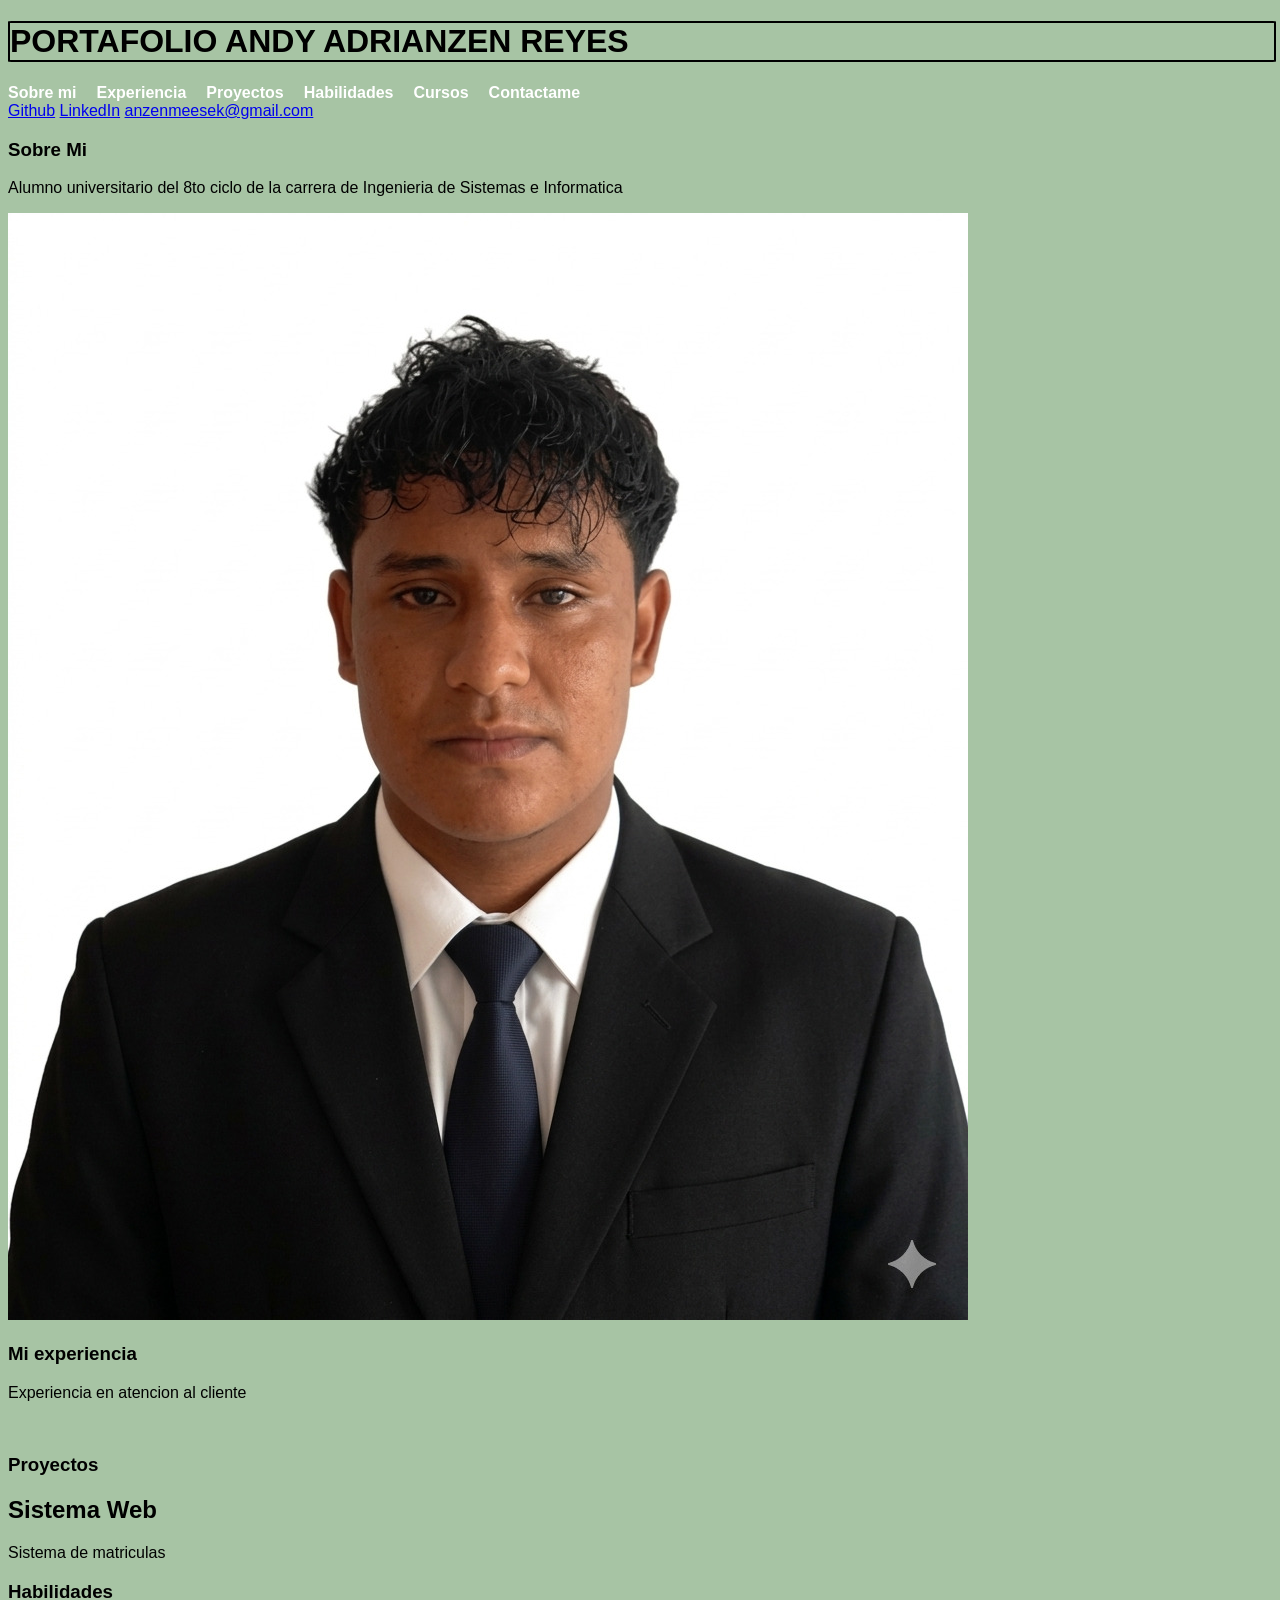
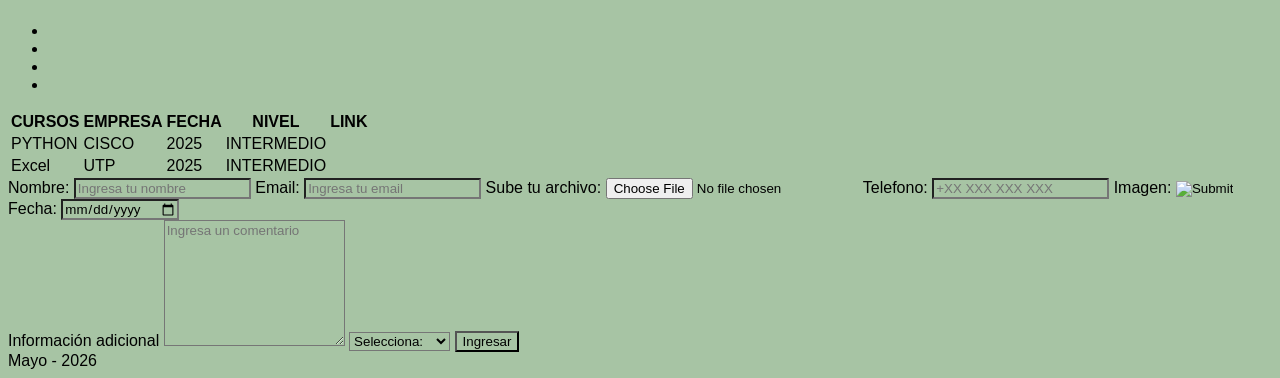
==== Portafolio/index.html @ 90630dc4 "Solo pude ponerle fondo a toda la pagina y cambie el tipo de letra" ====
<!DOCTYPE html>
<html lang="en">
<head>
    <meta charset="UTF-8">
    <meta name="viewport" content="width=device-width, initial-scale=1.0">
    <link rel="stylesheet" href="./css/styles.css">
    <title>ANDY_ADRIANZEN</title>
</head>
<body>
    <!--Encabezado-->
    <header class="encabezado">
        <h1>PORTAFOLIO ANDY ADRIANZEN REYES </h1>
         <!--Contenido lateral-->
        <aside class="contenido_lateral">
            <!--Navegación-->
            <nav class="menu">
                <a href="#sobre_mi">Sobre mi</a>
                <a href="#Experiencia">Experiencia</a>
                <a href="#Proyectos">Proyectos</a>
                <a href="#Habilidades">Habilidades</a>
                <a href="#Cursos">Cursos</a>
                <a href="#Contactame">Contactame</a>
            </nav>  
        </aside>

        <!--Seccion de redes de contacto-->
        <section class="redes">
            <nav>
                <a href="https://github.com/andyj189">Github</a>
                <a href="www.linkedin.com/in/andy-adrianzen89">LinkedIn</a>
                <a href="mailto:anzenmeesek@gmail.com">anzenmeesek@gmail.com</a>
            </nav>
        </section>
    </header>

    <!--Contenido principal-->
    <main class="contenido_principal">
        <section>
            <!--Contenido independiente-->
            <article>
                <h1 id="sobre_mi">Sobre Mi</h1>
                <p>Alumno universitario del 8to ciclo de la carrera de Ingenieria de Sistemas e Informatica</p>
                <img src="img/foto_perfil.jpg" >
            </article>

            <article>
                <h1 id="Experiencia">Mi experiencia</h1>
                <p>Experiencia en atencion al cliente</p>
                <img >
            </article>

            <section>
                <h1 id="Proyetos">Proyectos</h1>
                <article>
                    <h2>Sistema Web</h2>
                    <p>Sistema de matriculas</p>
                </article>

            </section>

            <section>
                <h1 id="Habilidades">Habilidades</h1>
                <article>
                    <ul>
                        <li></li>
                        <li></li>
                        <li></li>
                        <li></li>
                    </ul>
                </article>

            </section>

        </section>

        <section class="Cursos">
            <table id="Cursos">
                <tr>
                    <th>CURSOS</th>
                    <th>EMPRESA</th>
                    <th>FECHA</th>
                    <th>NIVEL</th>
                    <th>LINK</th>
                </tr>
                <tr>
                    <td>PYTHON</td>
                    <td>CISCO</td>
                    <td>2025</td>
                    <td>INTERMEDIO</td>
                    <td></td>
                </tr>
                <tr>
                    <td>Excel</td>
                    <td>UTP</td>
                    <td>2025</td>
                    <td>INTERMEDIO</td>
                    <td></td> 
                </tr>
            </table>
        </section>
    </main>
    
    <!--Pie de pagina-->
    <footer class="pie_pagina">
        <!--Formularios-->
            <form>
                <div>
                    Nombre: <input type="text" value="" placeholder="Ingresa tu nombre">
                    Email: <input type="email" placeholder="Ingresa tu email">
                    Sube tu archivo: <input type="file" placeholder="Sube tu archivo">
                    Telefono: <input type="tel" placeholder="+XX XXX XXX XXX">
                    Imagen: <input type="image" src="">
                    Fecha: <input type="date" >
                </div>
                
                Información adicional <textarea type="text" cols="20" rows="8" placeholder="Ingresa un comentario" wrap="hard"></textarea>
                <select>
                    Selecciona y contactame:
                    <option disabled selected>Selecciona:</option>
                    <option>GMAIL</option>
                    <option>INSTAGRAM</option>
                    <option>FACEBOOK</option>

                </select>
                
                <input type="button" value="Ingresar">
                
            </form>

        <div>Mayo - 2026</div>
    </footer>
</body>
</html>
---- Portafolio/css/styles.css ----
* {
    background-color: rgb(167, 196, 164);
    padding: auto;
    font-family: Arial, Helvetica, sans-serif;
}

.encabezado h1 {
    border: 2px solid black ;
    border-radius: 1%;
    width: 100%;
    height: 100%;
}

.menu{
    display:flex;
    gap:20px;
}

.menu a{
    text-decoration:none;
    color:white;
    font-weight:bold;
}
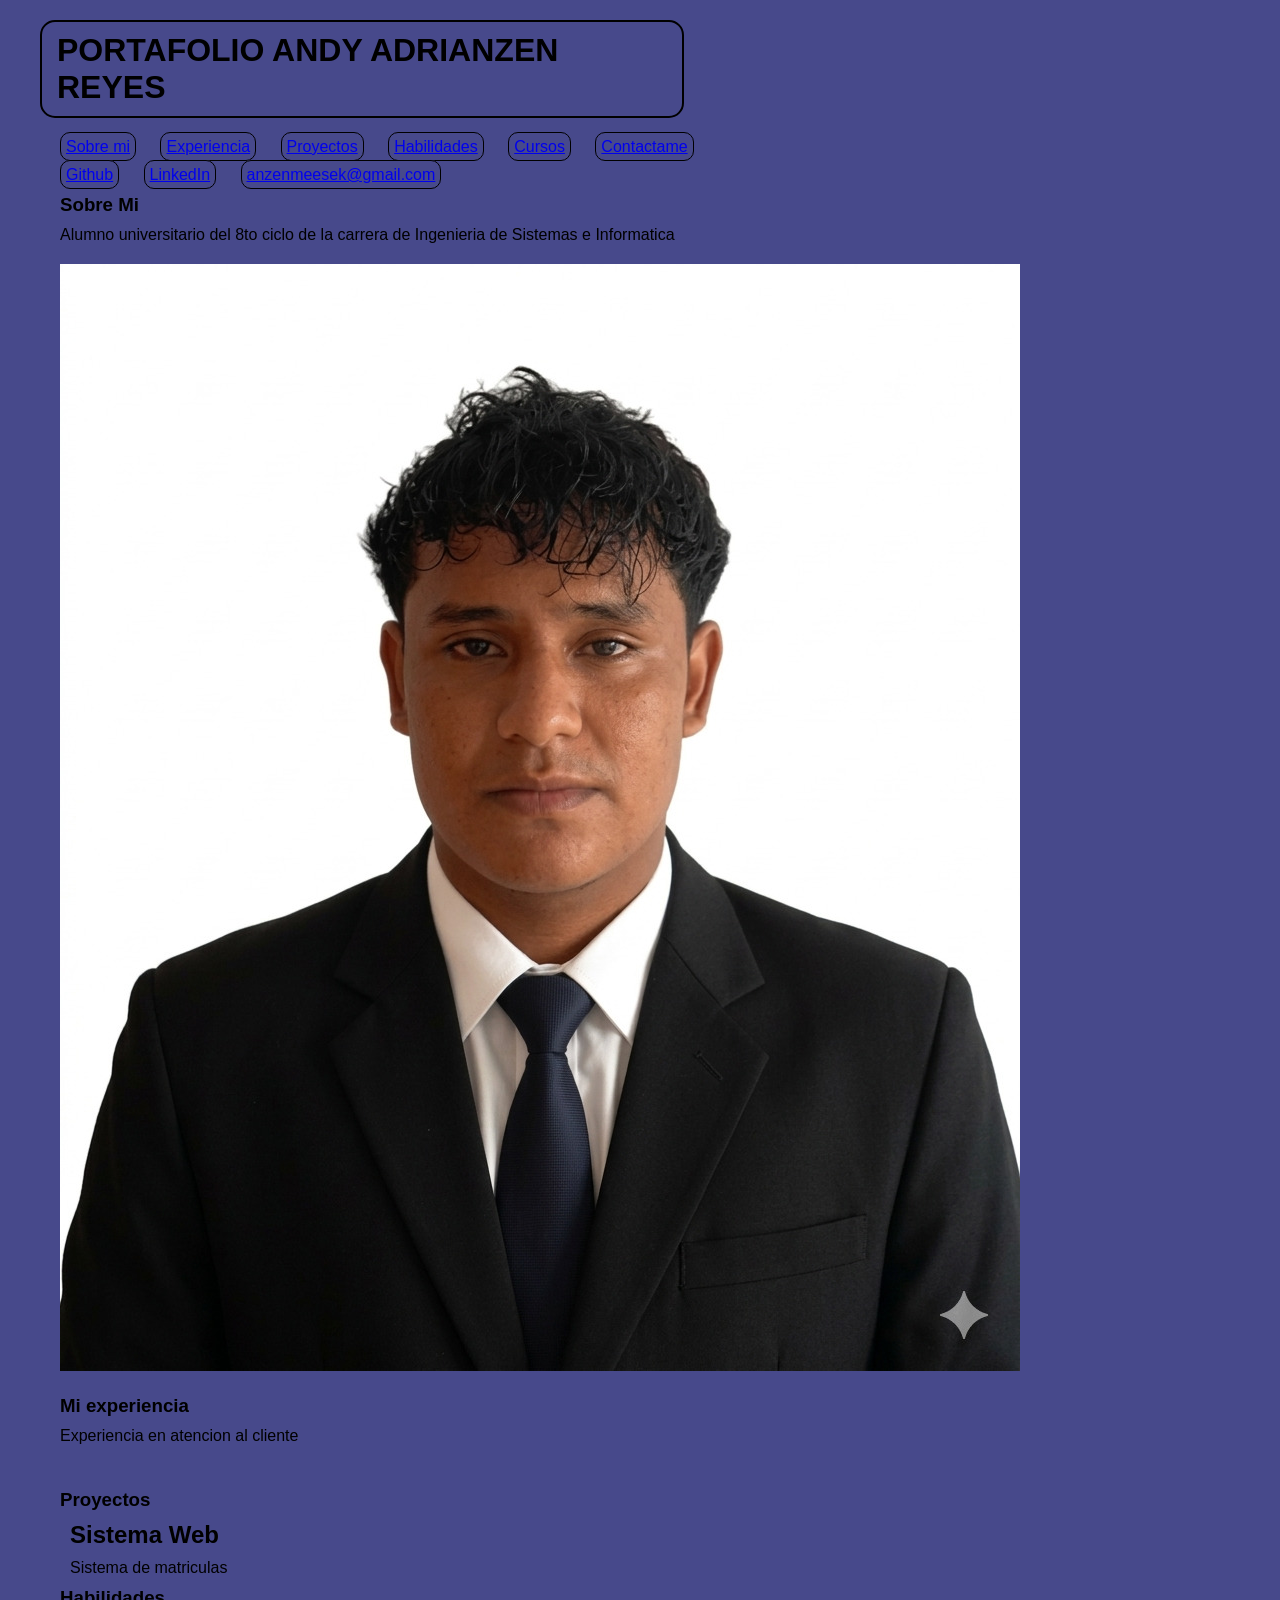
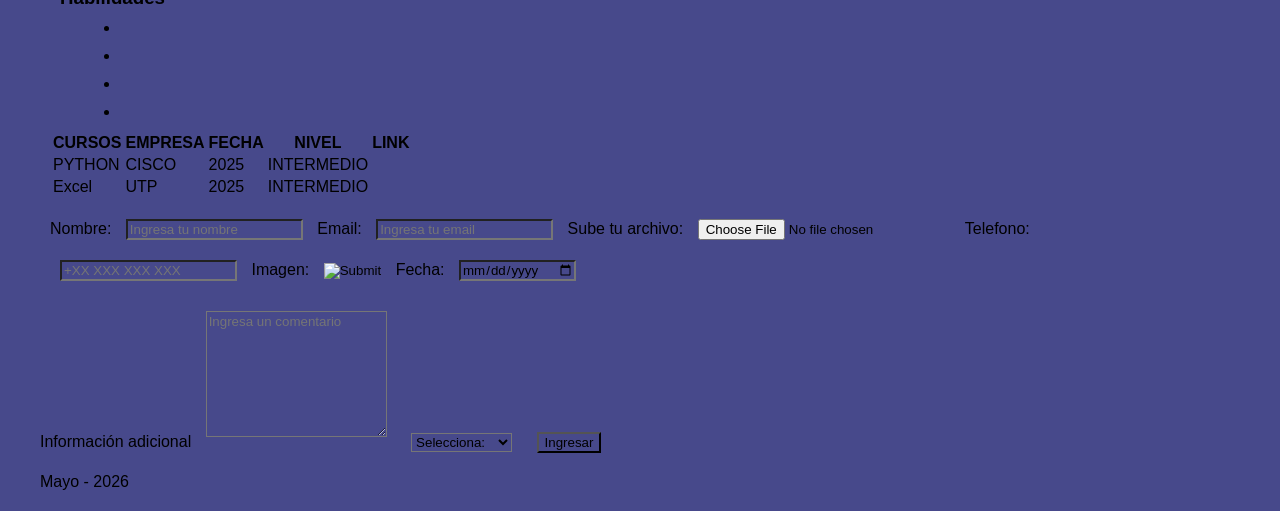
==== commit 738e50e3: "Hoy hice utilice nuevos elementos como el padding y el margin, el padding es tener un espacio desde " ====
--- a/Portafolio/index.html
+++ b/Portafolio/index.html
@@ -50,7 +50,7 @@
             </article>
 
             <section>
-                <h1 id="Proyetos">Proyectos</h1>
+                <h1 id="Proyectos">Proyectos</h1>
                 <article>
                     <h2>Sistema Web</h2>
                     <p>Sistema de matriculas</p>
--- a/Portafolio/css/styles.css
+++ b/Portafolio/css/styles.css
@@ -1,23 +1,29 @@
 * {
-    background-color: rgb(167, 196, 164);
+    background-color: rgb(71, 73, 139);
     padding: auto;
     font-family: Arial, Helvetica, sans-serif;
+    margin: 10px;
 }
 
 .encabezado h1 {
     border: 2px solid black ;
-    border-radius: 1%;
-    width: 100%;
+    border-radius: 15px;   
+    width: 50%;
     height: 100%;
+    margin-bottom: 20px;
+    padding:10px 15px;
 }
 
-.menu{
-    display:flex;
-    gap:20px;
+.menu a {
+    border: 1px solid black;
+    border-radius: 10px;
+    padding: 5px;
+
 }
 
-.menu a{
-    text-decoration:none;
-    color:white;
-    font-weight:bold;
-}+.redes a {
+    border: 1px solid black;
+    border-radius: 10px;
+    padding: 5px;
+}
+
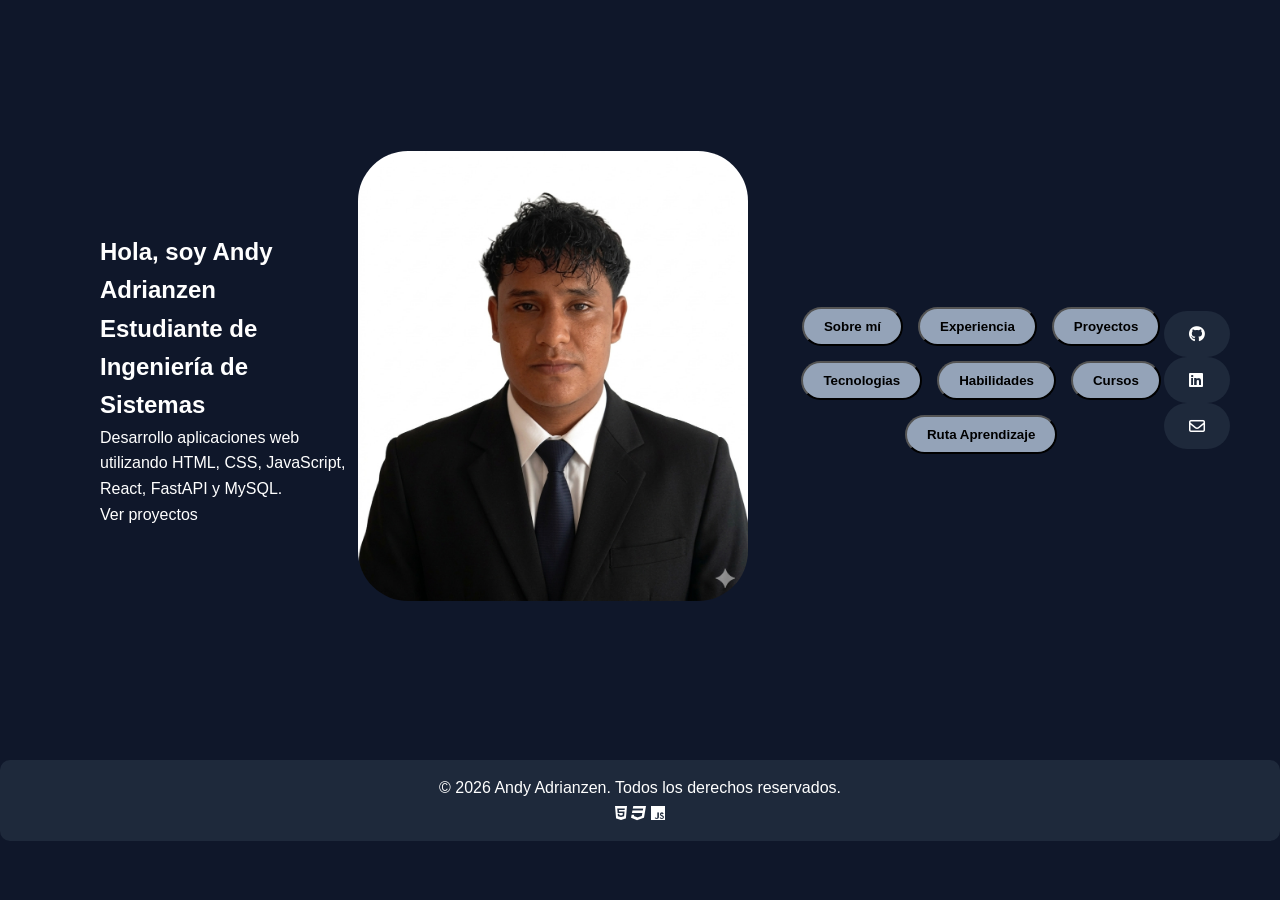
==== commit d307bde1: "Implemente un main.js para poder ocultar las secciones, agregue estilos y animaciones para tener un " ====
--- a/Portafolio/index.html
+++ b/Portafolio/index.html
@@ -4,31 +4,59 @@
     <meta charset="UTF-8">
     <meta name="viewport" content="width=device-width, initial-scale=1.0">
     <link rel="stylesheet" href="./css/styles.css">
+    <link rel="stylesheet" href="https://cdnjs.cloudflare.com/ajax/libs/font-awesome/6.5.1/css/all.min.css">
     <title>ANDY_ADRIANZEN</title>
 </head>
 <body>
     <!--Encabezado-->
-    <header class="encabezado">
-        <h1>PORTAFOLIO ANDY ADRIANZEN REYES </h1>
+    <header class="encabezado" >
+        <section class="hero">
+        <div class="hero-texto">
+            <h1>Hola, soy Andy Adrianzen</h1>
+
+            <h2>Estudiante de Ingeniería de Sistemas</h2>
+
+            <p>
+                Desarrollo aplicaciones web utilizando
+                HTML, CSS, JavaScript, React, FastAPI y MySQL.
+            </p>
+
+            <a href="#Proyectos" class="btn">
+                Ver proyectos
+            </a>
+        </div>
+
+        <div class="hero-imagen">
+            <img src="img/foto_perfil.jpg" alt="Andy Adrianzen">
+        </div>
+        </section>
          <!--Contenido lateral-->
         <aside class="contenido_lateral">
             <!--Navegación-->
             <nav class="menu">
-                <a href="#sobre_mi">Sobre mi</a>
-                <a href="#Experiencia">Experiencia</a>
-                <a href="#Proyectos">Proyectos</a>
-                <a href="#Habilidades">Habilidades</a>
-                <a href="#Cursos">Cursos</a>
-                <a href="#Contactame">Contactame</a>
+                <button onclick="mostrarSeccion('sobre_mi')">Sobre mí</button>
+                <button onclick="mostrarSeccion('experiencia')">Experiencia</button>
+                <button onclick="mostrarSeccion('proyectos')">Proyectos</button>
+                <button onclick="mostrarSeccion('tecnologias')">Tecnologias</button>
+                <button onclick="mostrarSeccion('habilidades')">Habilidades</button>
+                <button onclick="mostrarSeccion('cursos')">Cursos</button>
+                <button onclick="mostrarSeccion('ruta_aprendizaje')">Ruta Aprendizaje</button>
             </nav>  
         </aside>
 
         <!--Seccion de redes de contacto-->
         <section class="redes">
             <nav>
-                <a href="https://github.com/andyj189">Github</a>
-                <a href="www.linkedin.com/in/andy-adrianzen89">LinkedIn</a>
-                <a href="mailto:anzenmeesek@gmail.com">anzenmeesek@gmail.com</a>
+                <a href="https://github.com/andyj189">
+                    <i class="fa-brands fa-github"></i>
+                </a>
+                <a href="https://www.linkedin.com/in/andy-adrianzen89">
+                    <i class="fa-brands fa-linkedin"></i>
+
+                </a>
+                <a href="mailto:anzenmeesek@gmail.com">
+                    <i class="fa-regular fa-envelope"></i>
+                </a>
             </nav>
         </section>
     </header>
@@ -37,44 +65,91 @@
     <main class="contenido_principal">
         <section>
             <!--Contenido independiente-->
-            <article>
-                <h1 id="sobre_mi">Sobre Mi</h1>
-                <p>Alumno universitario del 8to ciclo de la carrera de Ingenieria de Sistemas e Informatica</p>
-                <img src="img/foto_perfil.jpg" >
+            <article id="sobre_mi" class="contenido">
+                <h1>Sobre Mi</h1>
+                <p>Soy estudiante de Ingeniería de Sistemas e Informática,
+                apasionado por el desarrollo web, backend y bases de datos.
+                Actualmente desarrollo proyectos utilizando FastAPI,
+                MySQL, React y Git.</p>
+                
             </article>
 
-            <article>
-                <h1 id="Experiencia">Mi experiencia</h1>
+            <article id="experiencia" class="contenido experiencia">
+                <h1>Mi experiencia</h1>
                 <p>Experiencia en atencion al cliente</p>
                 <img >
             </article>
 
-            <section>
-                <h1 id="Proyectos">Proyectos</h1>
+            <section id="proyectos" class="contenido proyectos-grid">
+                <h1>Proyectos</h1>
+                <article class="proyecto-card">
+                    <h2>Sistema de Matrículas</h2>
+                    <p>
+                    Sistema web para gestionar alumnos,
+                    cursos y matrículas.
+                    </p>
+                    <ul>
+                        <li>HTML</li>
+                        <li>CSS</li>
+                        <li>JavaScript</li>
+                        <li>MySQL</li>
+                    </ul>
+                    <a href="#">
+                        Ver proyecto
+                    </a>
+                </article>
+
+            </section>
+
+            <section id="tecnologias" class=" contenido Tecnologias">
+                <h1>Tecnologías</h1>
+                <div class="tech-grid">
+                    <div>Python</div>
+                    <div>FastAPI</div>
+                    <div>React</div>
+                    <div>MySQL</div>
+                    <div>Git</div>
+                    <div>Linux</div>
+                </div>
+            </section>
+
+            <section id="habilidades" class="contenido Habilidades">
+                <h1>Habilidades</h1>
                 <article>
-                    <h2>Sistema Web</h2>
-                    <p>Sistema de matriculas</p>
-                </article>
-
-            </section>
-
-            <section>
-                <h1 id="Habilidades">Habilidades</h1>
-                <article>
-                    <ul>
-                        <li></li>
-                        <li></li>
-                        <li></li>
-                        <li></li>
+                    <ul class="skills">
+                    <li>HTML5</li>
+                    <li>CSS3</li>
+                    <li>JavaScript</li>
+                    <li>React</li>
+                    <li>Python</li>
+                    <li>FastAPI</li>
+                    <li>MySQL</li>
+                    <li>Git</li>
                     </ul>
                 </article>
 
             </section>
 
-        </section>
-
-        <section class="Cursos">
-            <table id="Cursos">
+            <section id="ruta_aprendizaje" class="contenido">
+            <h1>Mi Ruta de Aprendizaje</h1>
+            <ul>
+                <li>
+                2024 - HTML y CSS
+                </li>
+                <li>
+                2025 - JavaScript y SQL
+                </li>
+                <li>
+                2026 - FastAPI y React
+                </li>
+            </ul>
+
+            </section>
+
+        </section>
+
+        <section  id="cursos" class=" contenido Cursos">
+            <table>
                 <tr>
                     <th>CURSOS</th>
                     <th>EMPRESA</th>
@@ -103,7 +178,7 @@
     <!--Pie de pagina-->
     <footer class="pie_pagina">
         <!--Formularios-->
-            <form>
+            <!-- <form>
                 <div>
                     Nombre: <input type="text" value="" placeholder="Ingresa tu nombre">
                     Email: <input type="email" placeholder="Ingresa tu email">
@@ -123,11 +198,23 @@
 
                 </select>
                 
-                <input type="button" value="Ingresar">
-                
-            </form>
-
-        <div>Mayo - 2026</div>
+                <input type="submit" value="Ingresar">
+                
+            </form> -->
+
+            <p>
+            © 2026 Andy Adrianzen.
+            Todos los derechos reservados.
+            <div>
+                <i class="fa-brands fa-html5"></i>
+                <i class="fa-brands fa-css3"></i>
+
+                <i class="fa-brands fa-js"></i>
+
+            </div>
+            </p>
     </footer>
+    <script src="js/main.js"></script>
 </body>
+
 </html>
--- a/Portafolio/css/styles.css
+++ b/Portafolio/css/styles.css
@@ -1,29 +1,177 @@
-* {
-    background-color: rgb(71, 73, 139);
-    padding: auto;
-    font-family: Arial, Helvetica, sans-serif;
-    margin: 10px;
+:root{
+    --bg-primary:#0f172a;
+    --bg-secondary:#1e293b;
+
+    --text-primary:#f8fafc;
+    --text-secondary:#94a3b8;
+
+    --accent:#3b82f6;
+
+    --radius:12px;
 }
 
-.encabezado h1 {
-    border: 2px solid black ;
-    border-radius: 15px;   
-    width: 50%;
-    height: 100%;
-    margin-bottom: 20px;
-    padding:10px 15px;
+*{
+    margin:0;
+    padding:0;
+    box-sizing:border-box;
 }
 
-.menu a {
-    border: 1px solid black;
-    border-radius: 10px;
-    padding: 5px;
-
+body{
+    font-family:'Inter',sans-serif;
+    background:#0f172a;
+    color:rgb(255, 255, 255);
+    line-height:1.6;
 }
 
-.redes a {
-    border: 1px solid black;
-    border-radius: 10px;
-    padding: 5px;
+a{
+    text-decoration:none;
+    color:white;
 }
 
+img{
+    max-width:100%;
+    border-radius: 50px;
+}
+.hero-imagen img:hover{
+    background-color:var(--bg-secondary);
+    transform:translateY(-2px);
+}
+
+.encabezado{
+    display:flex;
+    justify-content:space-between;
+    align-items:center;
+    padding:20px 50px;
+}
+
+.hero{
+
+    display:flex;
+    justify-content:space-between;
+    align-items:center;
+    min-height:80vh;
+    padding:50px;
+}
+
+.menu{
+    display:flex;
+    gap:15px; /* separación entre botones */
+    justify-content:center;
+    align-items:center;
+    flex-wrap: wrap;
+}
+
+.menu button{
+    text-decoration:none;
+    padding:10px 20px;
+    border-radius:20px;
+    font-weight:600;
+    transition:0.3s;
+    background-color: var(--text-secondary);
+}
+
+.menu button:hover{
+    background-color:var(--bg-secondary);
+    transform:translateY(-2px);
+}
+
+.proyectos-grid{
+
+    display:grid;
+    grid-template-columns:
+    repeat(auto-fit,minmax(300px,1fr));
+
+    gap:20px;
+}
+article{
+
+    background:#1e293b;
+    padding:20px;
+    border-radius:15px;
+    transition:0.3s;
+}
+article:hover{
+
+    transform:translateY(-10px);
+}
+
+.contenido{
+    display:none;
+}
+
+.contenido.activo{
+    display:block;
+}
+
+
+.skills{
+    display:flex;
+    flex-wrap:wrap;
+    gap:15px;
+}
+
+.skills li{
+    list-style:none;
+    background:#1e293b;
+    gap: 15px;
+    padding:10px 20px;
+    border-radius:50px;
+}
+
+.redes a{
+    display: flex;
+    list-style:none;
+    gap: 25px; 
+    background:#1e293b;
+    padding:15px 25px;
+    border-radius:50px;
+}
+.redes a:hover{
+    background-color:var(--bg-secondary);
+    transform:translateY(-2px);
+}
+
+.hero{
+    animation: fadeIn 1s ease;
+}
+
+@keyframes fadeIn{
+
+    from{
+        opacity: 0;
+        transform: translateY(30px);
+    }
+
+    to{
+        opacity: 1;
+        transform: translateY(0);
+    }
+}
+
+.btn{
+    transition:0.3s;
+}
+
+.btn:hover{
+    transform:scale(1.05);
+}
+
+@media(max-width:768px){
+
+    .hero{
+
+        flex-direction:column;
+    }
+
+    .encabezado{
+
+        flex-direction:column;
+    }
+}
+
+.pie_pagina{
+    background-color: var(--bg-secondary);
+    padding: 15px;
+    text-align: center;
+    border-radius: 10px;
+}
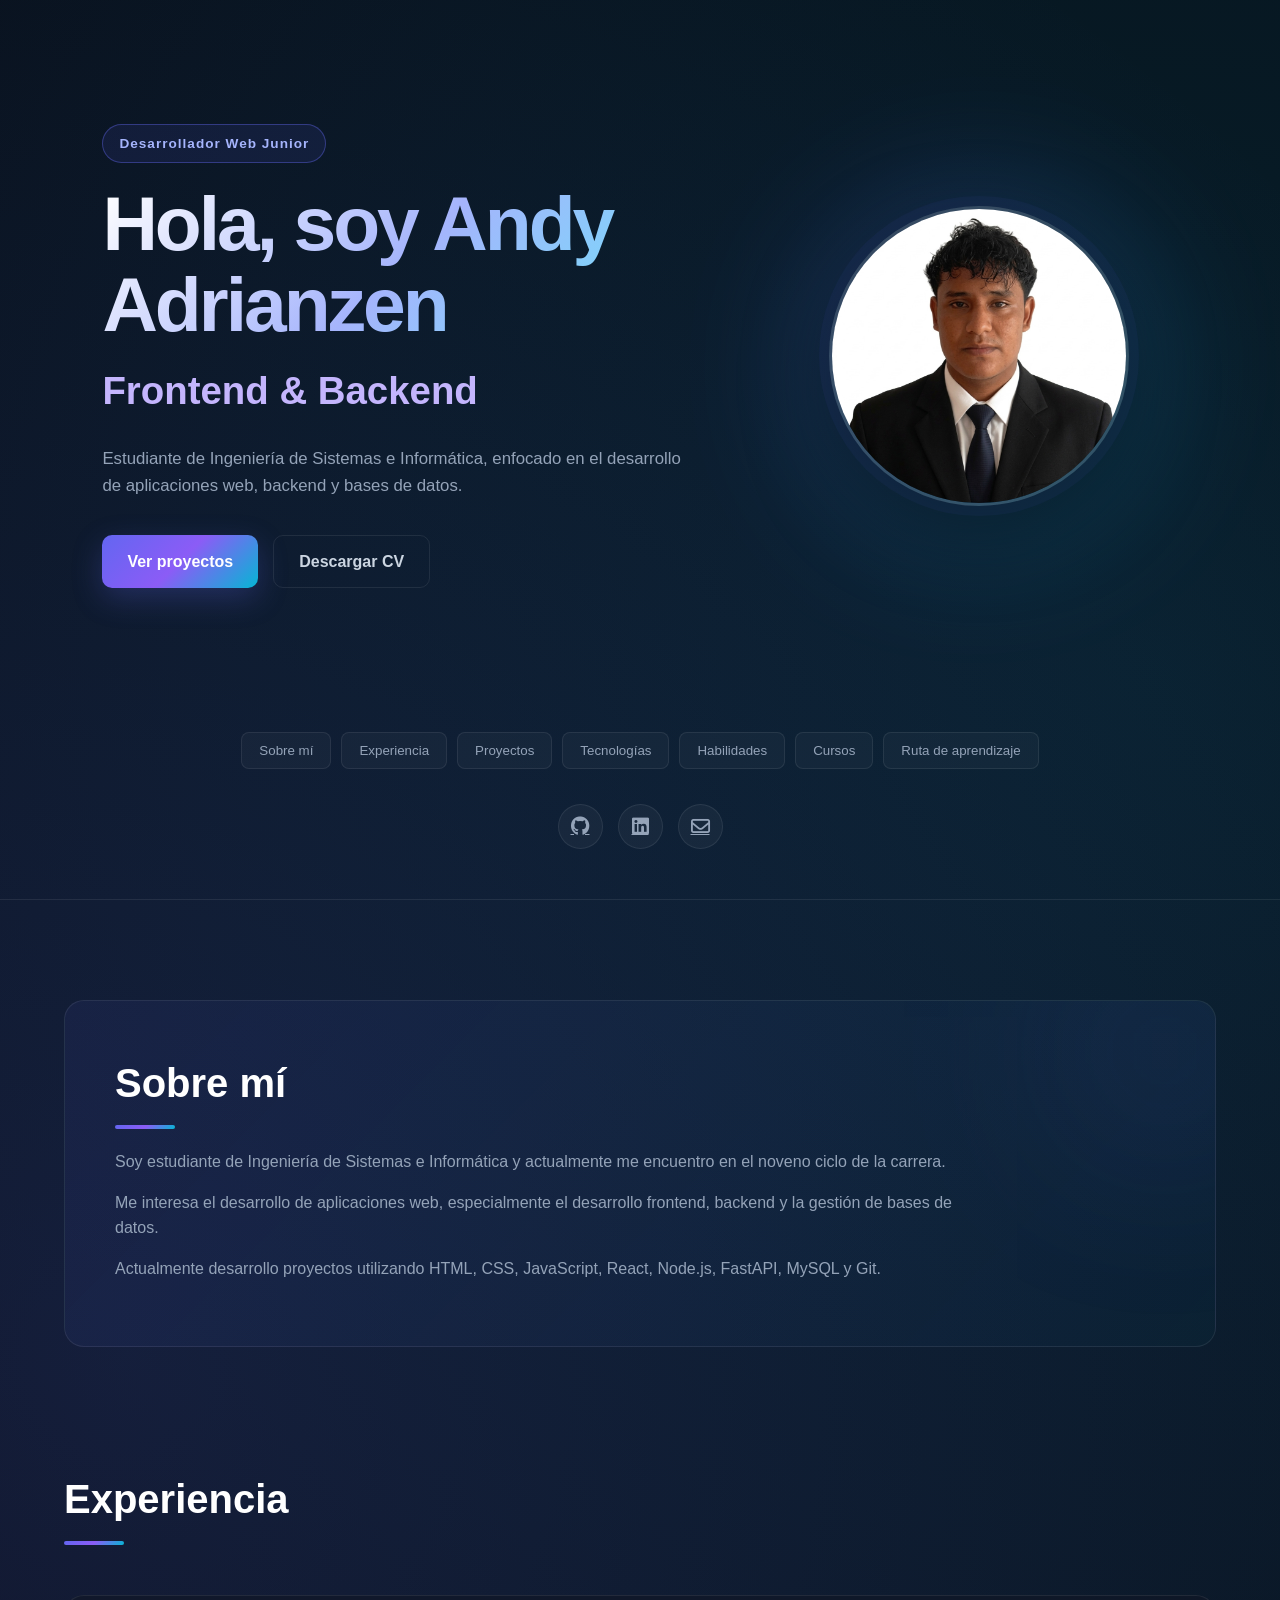
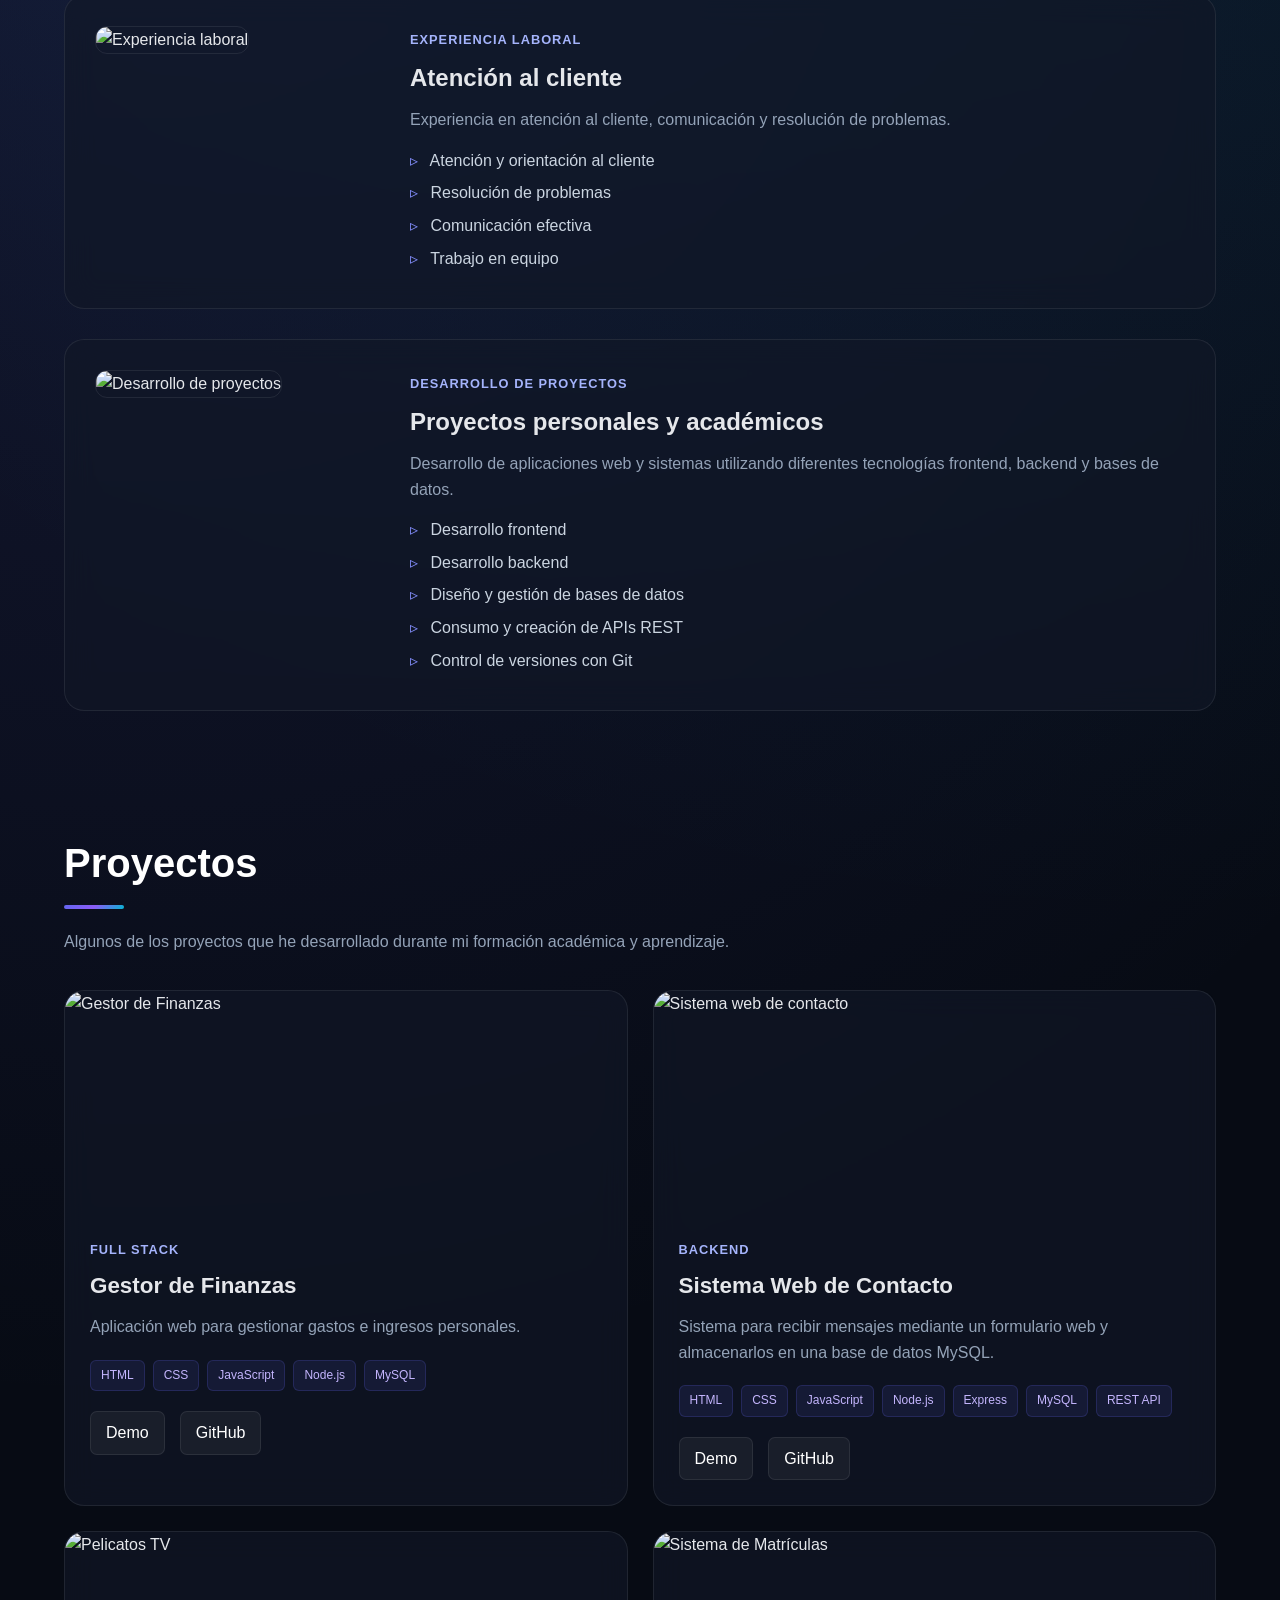
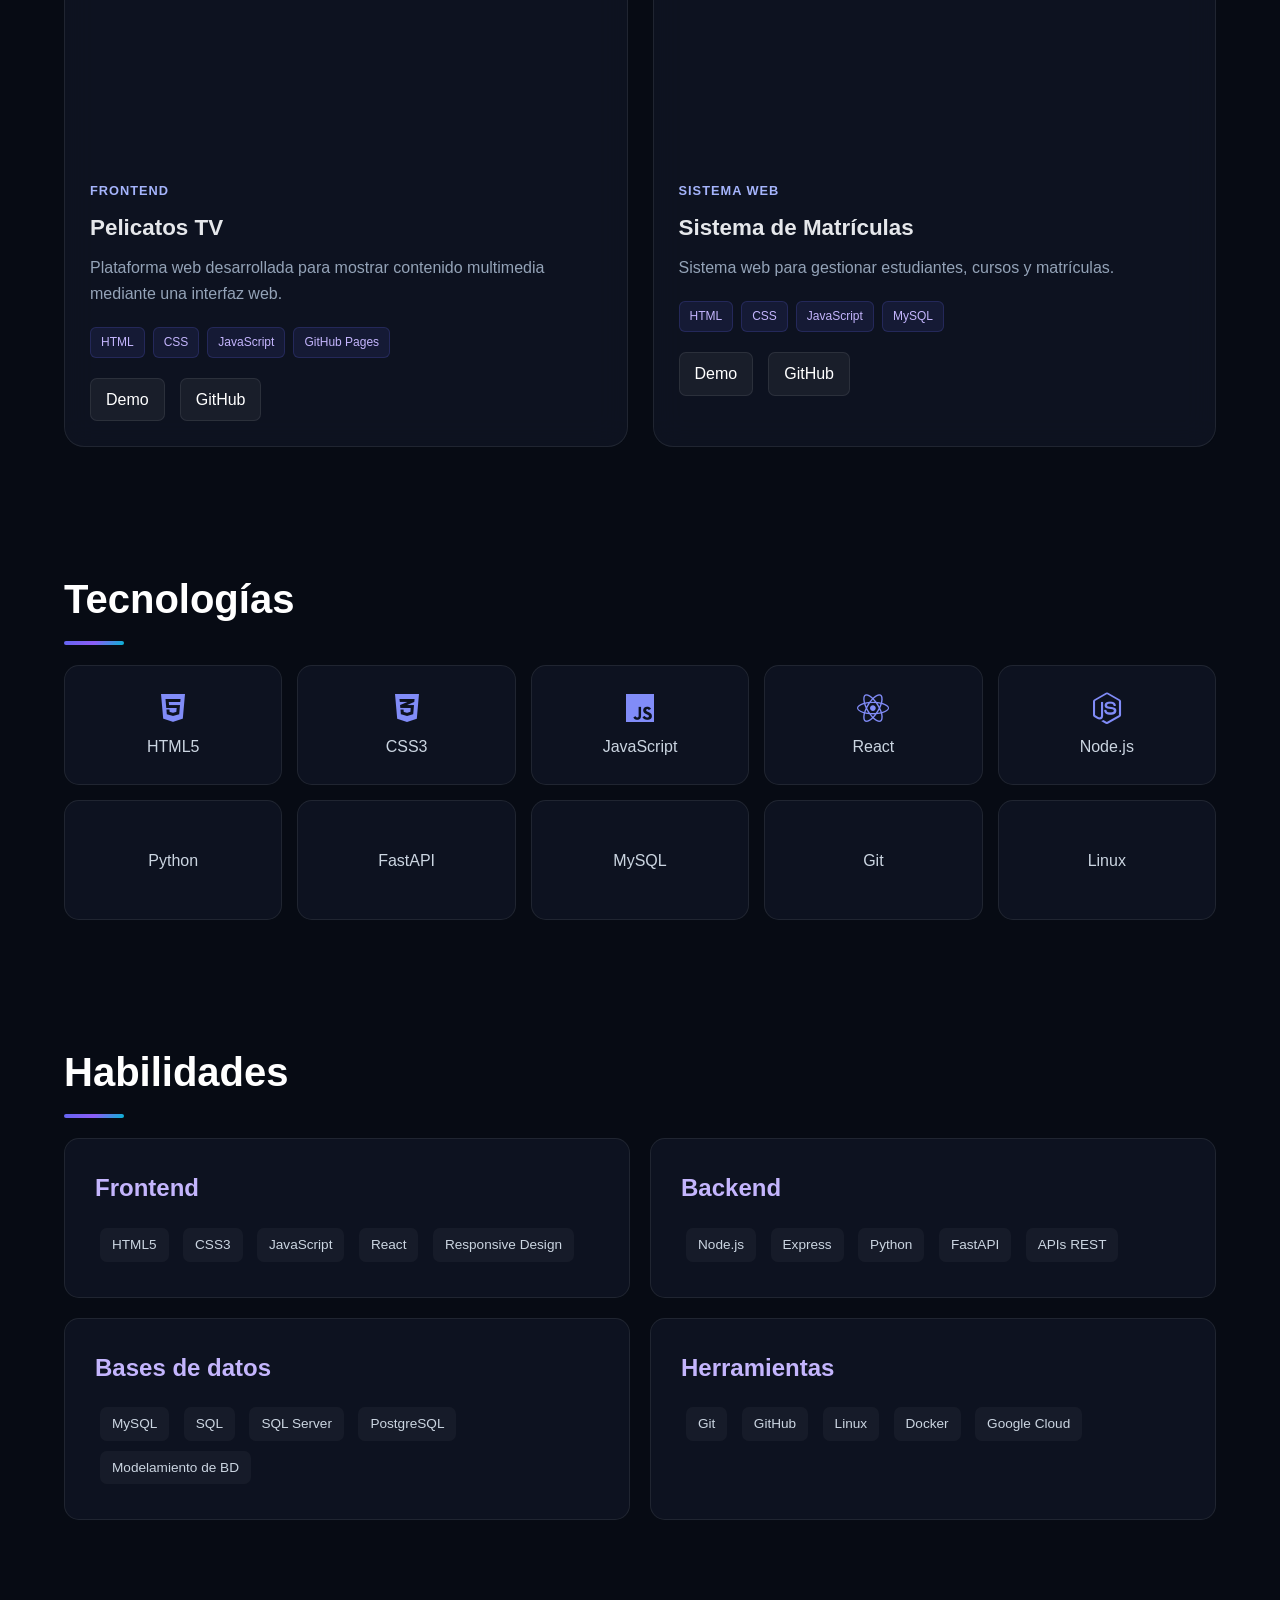
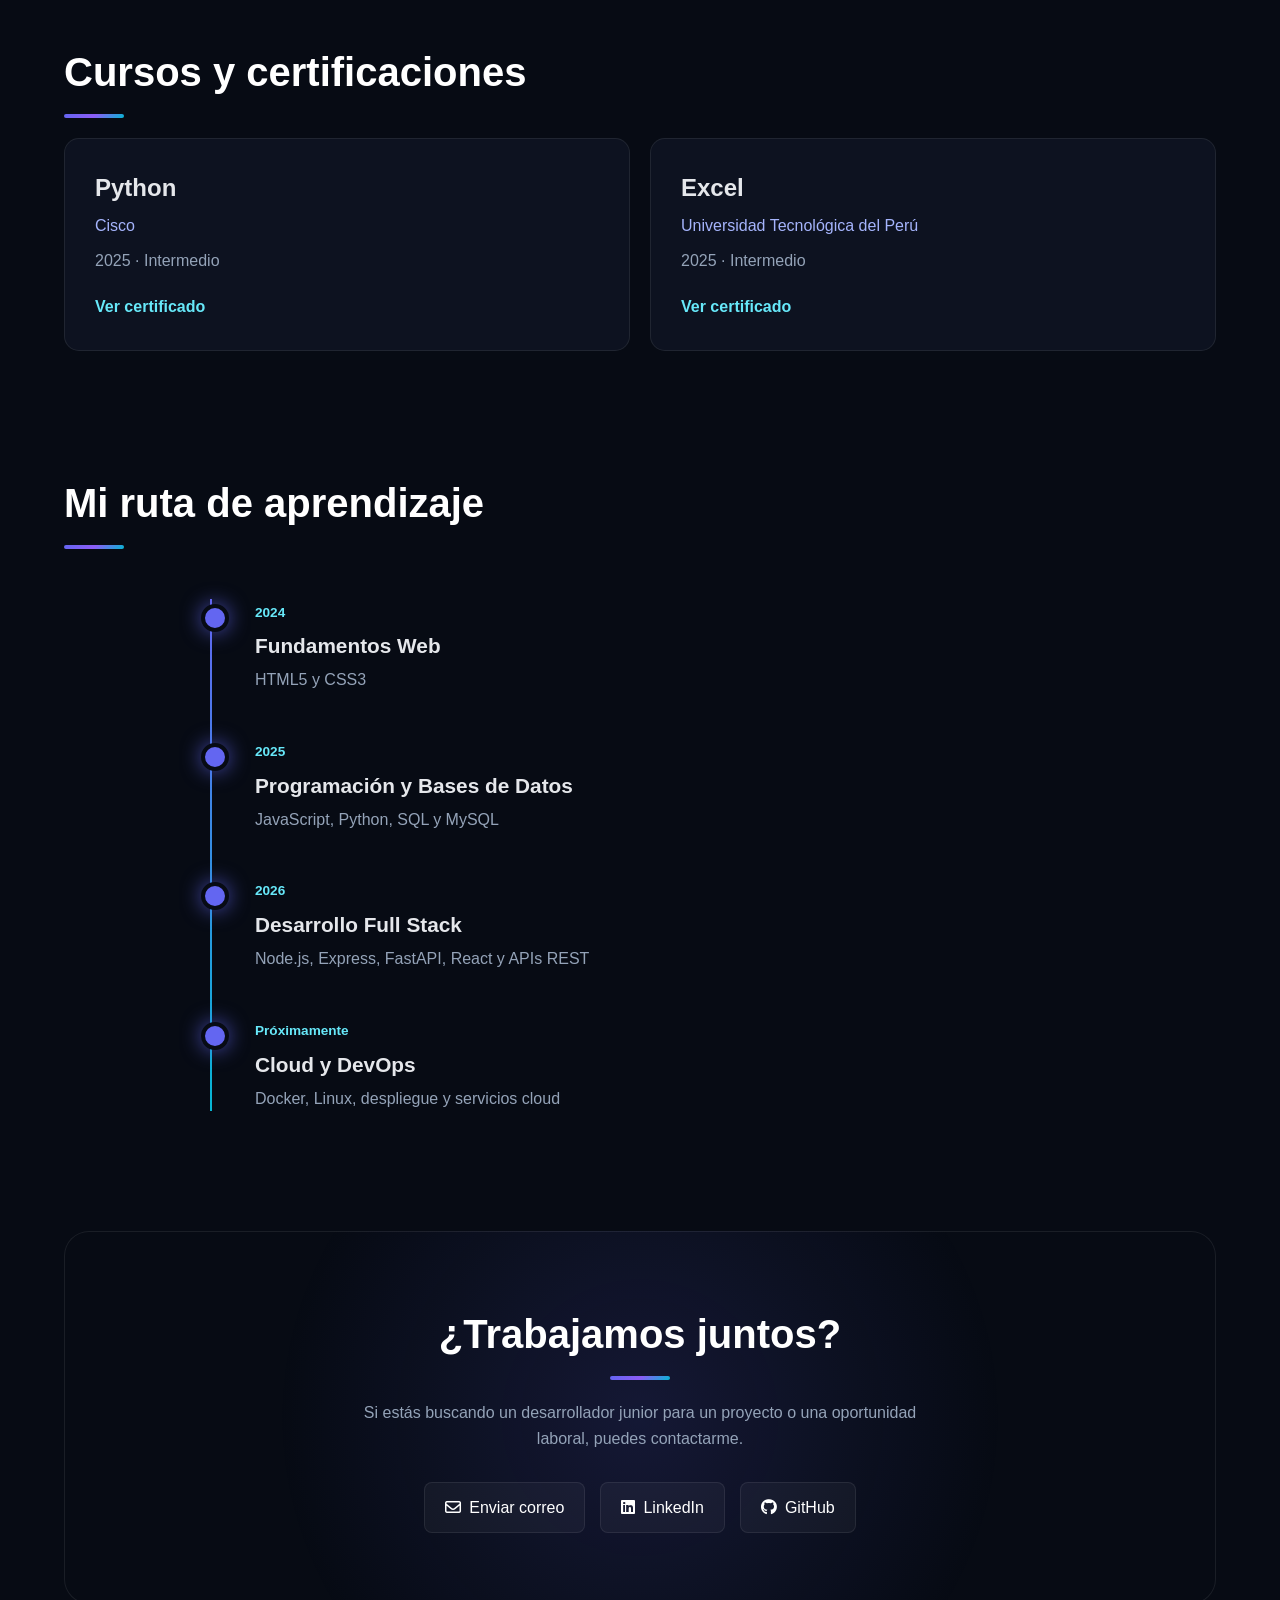
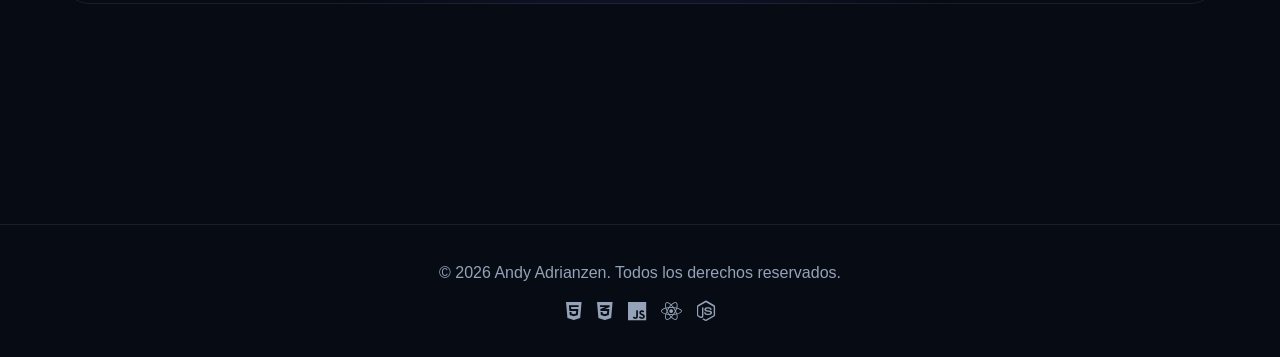
==== commit d33c5e67: "Se hizo mejoras en el portal" ====
--- a/Portafolio/index.html
+++ b/Portafolio/index.html
@@ -8,213 +8,971 @@
     <title>ANDY_ADRIANZEN</title>
 </head>
 <body>
-    <!--Encabezado-->
-    <header class="encabezado" >
+
+    <!-- ========================= -->
+    <!-- HEADER / PRESENTACIÓN -->
+    <!-- ========================= -->
+
+    <header class="encabezado">
+
         <section class="hero">
-        <div class="hero-texto">
-            <h1>Hola, soy Andy Adrianzen</h1>
-
-            <h2>Estudiante de Ingeniería de Sistemas</h2>
-
-            <p>
-                Desarrollo aplicaciones web utilizando
-                HTML, CSS, JavaScript, React, FastAPI y MySQL.
-            </p>
-
-            <a href="#Proyectos" class="btn">
-                Ver proyectos
-            </a>
-        </div>
-
-        <div class="hero-imagen">
-            <img src="img/foto_perfil.jpg" alt="Andy Adrianzen">
-        </div>
+
+            <div class="hero-texto">
+
+                <span class="hero-etiqueta">
+                    Desarrollador Web Junior
+                </span>
+
+                <h1>
+                    Hola, soy Andy Adrianzen
+                </h1>
+
+                <h2>
+                    Frontend & Backend
+                </h2>
+
+                <p>
+                    Estudiante de Ingeniería de Sistemas e Informática,
+                    enfocado en el desarrollo de aplicaciones web,
+                    backend y bases de datos.
+                </p>
+
+                <div class="hero-botones">
+
+                    <a href="#proyectos" class="btn">
+                        Ver proyectos
+                    </a>
+
+                    <a href="docs/CV_Andy_Adrianzen.pdf"
+                       class="btn btn-secundario"
+                       target="_blank">
+                        Descargar CV
+                    </a>
+
+                </div>
+
+            </div>
+
+
+            <!-- FOTO DE PERFIL -->
+
+            <div class="hero-imagen">
+
+                <img
+                    src="img/foto_perfil.jpg"
+                    alt="Andy Adrianzen"
+                >
+
+            </div>
+
         </section>
-         <!--Contenido lateral-->
+
+
+        <!-- ========================= -->
+        <!-- NAVEGACIÓN -->
+        <!-- ========================= -->
+
         <aside class="contenido_lateral">
-            <!--Navegación-->
+
             <nav class="menu">
-                <button onclick="mostrarSeccion('sobre_mi')">Sobre mí</button>
-                <button onclick="mostrarSeccion('experiencia')">Experiencia</button>
-                <button onclick="mostrarSeccion('proyectos')">Proyectos</button>
-                <button onclick="mostrarSeccion('tecnologias')">Tecnologias</button>
-                <button onclick="mostrarSeccion('habilidades')">Habilidades</button>
-                <button onclick="mostrarSeccion('cursos')">Cursos</button>
-                <button onclick="mostrarSeccion('ruta_aprendizaje')">Ruta Aprendizaje</button>
-            </nav>  
+
+                <button onclick="mostrarSeccion('sobre_mi')">
+                    Sobre mí
+                </button>
+
+                <button onclick="mostrarSeccion('experiencia')">
+                    Experiencia
+                </button>
+
+                <button onclick="mostrarSeccion('proyectos')">
+                    Proyectos
+                </button>
+
+                <button onclick="mostrarSeccion('tecnologias')">
+                    Tecnologías
+                </button>
+
+                <button onclick="mostrarSeccion('habilidades')">
+                    Habilidades
+                </button>
+
+                <button onclick="mostrarSeccion('cursos')">
+                    Cursos
+                </button>
+
+                <button onclick="mostrarSeccion('ruta_aprendizaje')">
+                    Ruta de aprendizaje
+                </button>
+
+            </nav>
+
         </aside>
 
-        <!--Seccion de redes de contacto-->
+
+        <!-- ========================= -->
+        <!-- REDES -->
+        <!-- ========================= -->
+
         <section class="redes">
+
             <nav>
-                <a href="https://github.com/andyj189">
+
+                <a href="https://github.com/andyj189" target="_blank" aria-label="GitHub">
                     <i class="fa-brands fa-github"></i>
                 </a>
-                <a href="https://www.linkedin.com/in/andy-adrianzen89">
+
+                <a
+                    href="https://www.linkedin.com/in/andy-adrianzen89"
+                    target="_blank"
+                    aria-label="LinkedIn"
+                >
                     <i class="fa-brands fa-linkedin"></i>
-
                 </a>
+
+                <a
+                    href="mailto:anzenmeesek@gmail.com"
+                    aria-label="Correo"
+                >
+                    <i class="fa-regular fa-envelope"></i>
+                </a>
+
+            </nav>
+
+        </section>
+
+    </header>
+
+
+
+    <!-- ========================= -->
+    <!-- CONTENIDO PRINCIPAL -->
+    <!-- ========================= -->
+
+    <main class="contenido_principal">
+
+
+        <!-- ========================= -->
+        <!-- SOBRE MÍ -->
+        <!-- ========================= -->
+
+        <section
+            id="sobre_mi"
+            class="contenido"
+        >
+
+            <h1>Sobre mí</h1>
+
+            <p>
+                Soy estudiante de Ingeniería de Sistemas e Informática
+                y actualmente me encuentro en el noveno ciclo de la carrera.
+            </p>
+
+            <p>
+                Me interesa el desarrollo de aplicaciones web,
+                especialmente el desarrollo frontend, backend y
+                la gestión de bases de datos.
+            </p>
+
+            <p>
+                Actualmente desarrollo proyectos utilizando
+                HTML, CSS, JavaScript, React, Node.js, FastAPI,
+                MySQL y Git.
+            </p>
+
+        </section>
+
+
+
+        <!-- ========================= -->
+        <!-- EXPERIENCIA -->
+        <!-- ========================= -->
+
+        <section
+            id="experiencia"
+            class="contenido experiencia"
+        >
+
+            <h1>Experiencia</h1>
+
+
+            <!-- EXPERIENCIA LABORAL -->
+
+            <article class="experiencia-card">
+
+                <div class="experiencia-imagen">
+
+                    <img
+                        src="img/experiencia/experiencia1.jpg"
+                        alt="Experiencia laboral"
+                    >
+
+                </div>
+
+
+                <div class="experiencia-contenido">
+
+                    <span class="experiencia-tipo">
+                        Experiencia laboral
+                    </span>
+
+                    <h2>
+                        Atención al cliente
+                    </h2>
+
+                    <p>
+                        Experiencia en atención al cliente,
+                        comunicación y resolución de problemas.
+                    </p>
+
+                    <ul>
+
+                        <li>
+                            Atención y orientación al cliente
+                        </li>
+
+                        <li>
+                            Resolución de problemas
+                        </li>
+
+                        <li>
+                            Comunicación efectiva
+                        </li>
+
+                        <li>
+                            Trabajo en equipo
+                        </li>
+
+                    </ul>
+
+                </div>
+
+            </article>
+
+
+
+            <!-- EXPERIENCIA EN DESARROLLO -->
+
+            <article class="experiencia-card">
+
+                <div class="experiencia-imagen">
+
+                    <img
+                        src="img/experiencia/desarrollo.jpg"
+                        alt="Desarrollo de proyectos"
+                    >
+
+                </div>
+
+
+                <div class="experiencia-contenido">
+
+                    <span class="experiencia-tipo">
+                        Desarrollo de proyectos
+                    </span>
+
+                    <h2>
+                        Proyectos personales y académicos
+                    </h2>
+
+                    <p>
+                        Desarrollo de aplicaciones web y sistemas
+                        utilizando diferentes tecnologías frontend,
+                        backend y bases de datos.
+                    </p>
+
+                    <ul>
+
+                        <li>
+                            Desarrollo frontend
+                        </li>
+
+                        <li>
+                            Desarrollo backend
+                        </li>
+
+                        <li>
+                            Diseño y gestión de bases de datos
+                        </li>
+
+                        <li>
+                            Consumo y creación de APIs REST
+                        </li>
+
+                        <li>
+                            Control de versiones con Git
+                        </li>
+
+                    </ul>
+
+                </div>
+
+            </article>
+
+        </section>
+
+
+
+        <!-- ========================= -->
+        <!-- PROYECTOS -->
+        <!-- ========================= -->
+
+        <section
+            id="proyectos"
+            class="contenido"
+        >
+
+            <h1>Proyectos</h1>
+
+            <p class="seccion-descripcion">
+                Algunos de los proyectos que he desarrollado
+                durante mi formación académica y aprendizaje.
+            </p>
+
+
+            <div class="proyectos-grid">
+
+
+                <!-- PROYECTO 1 -->
+
+                <article class="proyecto-card">
+
+                    <div class="proyecto-imagen">
+
+                        <img
+                            src="img/proyectos/gestor-finanzas.png"
+                            alt="Gestor de Finanzas"
+                        >
+
+                    </div>
+
+
+                    <div class="proyecto-contenido">
+
+                        <span class="proyecto-tipo">
+                            Full Stack
+                        </span>
+
+                        <h2>
+                            Gestor de Finanzas
+                        </h2>
+
+                        <p>
+                            Aplicación web para gestionar gastos
+                            e ingresos personales.
+                        </p>
+
+                        <div class="tecnologias">
+
+                            <span>HTML</span>
+                            <span>CSS</span>
+                            <span>JavaScript</span>
+                            <span>Node.js</span>
+                            <span>MySQL</span>
+
+                        </div>
+
+                        <div class="proyecto-links">
+
+                            <a href="#" target="_blank">
+                                Demo
+                            </a>
+
+                            <a href="#" target="_blank">
+                                GitHub
+                            </a>
+
+                        </div>
+
+                    </div>
+
+                </article>
+
+
+
+                <!-- PROYECTO 2 -->
+
+                <article class="proyecto-card">
+
+                    <div class="proyecto-imagen">
+
+                        <img
+                            src="img/proyectos/sistema-contacto.png"
+                            alt="Sistema web de contacto"
+                        >
+
+                    </div>
+
+
+                    <div class="proyecto-contenido">
+
+                        <span class="proyecto-tipo">
+                            Backend
+                        </span>
+
+                        <h2>
+                            Sistema Web de Contacto
+                        </h2>
+
+                        <p>
+                            Sistema para recibir mensajes mediante
+                            un formulario web y almacenarlos
+                            en una base de datos MySQL.
+                        </p>
+
+                        <div class="tecnologias">
+
+                            <span>HTML</span>
+                            <span>CSS</span>
+                            <span>JavaScript</span>
+                            <span>Node.js</span>
+                            <span>Express</span>
+                            <span>MySQL</span>
+                            <span>REST API</span>
+
+                        </div>
+
+                        <div class="proyecto-links">
+
+                            <a href="#" target="_blank">
+                                Demo
+                            </a>
+
+                            <a href="#" target="_blank">
+                                GitHub
+                            </a>
+
+                        </div>
+
+                    </div>
+
+                </article>
+
+
+
+                <!-- PROYECTO 3 -->
+
+                <article class="proyecto-card">
+
+                    <div class="proyecto-imagen">
+
+                        <img
+                            src="img/proyectos/pelicatos-tv.png"
+                            alt="Pelicatos TV"
+                        >
+
+                    </div>
+
+
+                    <div class="proyecto-contenido">
+
+                        <span class="proyecto-tipo">
+                            Frontend
+                        </span>
+
+                        <h2>
+                            Pelicatos TV
+                        </h2>
+
+                        <p>
+                            Plataforma web desarrollada para
+                            mostrar contenido multimedia mediante
+                            una interfaz web.
+                        </p>
+
+                        <div class="tecnologias">
+
+                            <span>HTML</span>
+                            <span>CSS</span>
+                            <span>JavaScript</span>
+                            <span>GitHub Pages</span>
+
+                        </div>
+
+                        <div class="proyecto-links">
+
+                            <a
+                                href="https://andyj189.github.io/PelicatosTV/"
+                                target="_blank"
+                            >
+                                Demo
+                            </a>
+
+                            <a
+                                href="https://github.com/andyj189"
+                                target="_blank"
+                            >
+                                GitHub
+                            </a>
+
+                        </div>
+
+                    </div>
+
+                </article>
+
+
+
+                <!-- PROYECTO 4 -->
+
+                <article class="proyecto-card">
+
+                    <div class="proyecto-imagen">
+
+                        <img
+                            src="img/proyectos/sistema-matriculas.png"
+                            alt="Sistema de Matrículas"
+                        >
+
+                    </div>
+
+
+                    <div class="proyecto-contenido">
+
+                        <span class="proyecto-tipo">
+                            Sistema Web
+                        </span>
+
+                        <h2>
+                            Sistema de Matrículas
+                        </h2>
+
+                        <p>
+                            Sistema web para gestionar estudiantes,
+                            cursos y matrículas.
+                        </p>
+
+                        <div class="tecnologias">
+
+                            <span>HTML</span>
+                            <span>CSS</span>
+                            <span>JavaScript</span>
+                            <span>MySQL</span>
+
+                        </div>
+
+                        <div class="proyecto-links">
+
+                            <a href="#" target="_blank">
+                                Demo
+                            </a>
+
+                            <a href="#" target="_blank">
+                                GitHub
+                            </a>
+
+                        </div>
+
+                    </div>
+
+                </article>
+
+
+            </div>
+
+        </section>
+
+
+
+        <!-- ========================= -->
+        <!-- TECNOLOGÍAS -->
+        <!-- ========================= -->
+
+        <section
+            id="tecnologias"
+            class="contenido"
+        >
+
+            <h1>Tecnologías</h1>
+
+            <div class="tech-grid">
+
+                <div>
+                    <i class="fa-brands fa-html5"></i>
+                    <span>HTML5</span>
+                </div>
+
+                <div>
+                    <i class="fa-brands fa-css3-alt"></i>
+                    <span>CSS3</span>
+                </div>
+
+                <div>
+                    <i class="fa-brands fa-js"></i>
+                    <span>JavaScript</span>
+                </div>
+
+                <div>
+                    <i class="fa-brands fa-react"></i>
+                    <span>React</span>
+                </div>
+
+                <div>
+                    <i class="fa-brands fa-node-js"></i>
+                    <span>Node.js</span>
+                </div>
+
+                <div>
+                    <span>Python</span>
+                </div>
+
+                <div>
+                    <span>FastAPI</span>
+                </div>
+
+                <div>
+                    <span>MySQL</span>
+                </div>
+
+                <div>
+                    <span>Git</span>
+                </div>
+
+                <div>
+                    <span>Linux</span>
+                </div>
+
+            </div>
+
+        </section>
+
+
+
+        <!-- ========================= -->
+        <!-- HABILIDADES -->
+        <!-- ========================= -->
+
+        <section
+            id="habilidades"
+            class="contenido"
+        >
+
+            <h1>Habilidades</h1>
+
+            <div class="habilidades-grid">
+
+
+                <article>
+
+                    <h2>
+                        Frontend
+                    </h2>
+
+                    <ul>
+
+                        <li>HTML5</li>
+                        <li>CSS3</li>
+                        <li>JavaScript</li>
+                        <li>React</li>
+                        <li>Responsive Design</li>
+
+                    </ul>
+
+                </article>
+
+
+                <article>
+
+                    <h2>
+                        Backend
+                    </h2>
+
+                    <ul>
+
+                        <li>Node.js</li>
+                        <li>Express</li>
+                        <li>Python</li>
+                        <li>FastAPI</li>
+                        <li>APIs REST</li>
+
+                    </ul>
+
+                </article>
+
+
+                <article>
+
+                    <h2>
+                        Bases de datos
+                    </h2>
+
+                    <ul>
+
+                        <li>MySQL</li>
+                        <li>SQL</li>
+                        <li>SQL Server</li>
+                        <li>PostgreSQL</li>
+                        <li>Modelamiento de BD</li>
+
+                    </ul>
+
+                </article>
+
+
+                <article>
+
+                    <h2>
+                        Herramientas
+                    </h2>
+
+                    <ul>
+
+                        <li>Git</li>
+                        <li>GitHub</li>
+                        <li>Linux</li>
+                        <li>Docker</li>
+                        <li>Google Cloud</li>
+
+                    </ul>
+
+                </article>
+
+            </div>
+
+        </section>
+
+
+
+        <!-- ========================= -->
+        <!-- CURSOS -->
+        <!-- ========================= -->
+
+        <section
+            id="cursos"
+            class="contenido"
+        >
+
+            <h1>
+                Cursos y certificaciones
+            </h1>
+
+            <div class="cursos-grid">
+
+
+                <article class="curso-card">
+
+                    <h2>
+                        Python
+                    </h2>
+
+                    <p>
+                        Cisco
+                    </p>
+
+                    <span>
+                        2025 · Intermedio
+                    </span>
+
+                    <a href="#" target="_blank">
+                        Ver certificado
+                    </a>
+
+                </article>
+
+
+                <article class="curso-card">
+
+                    <h2>
+                        Excel
+                    </h2>
+
+                    <p>
+                        Universidad Tecnológica del Perú
+                    </p>
+
+                    <span>
+                        2025 · Intermedio
+                    </span>
+
+                    <a href="#" target="_blank">
+                        Ver certificado
+                    </a>
+
+                </article>
+
+
+            </div>
+
+        </section>
+
+
+
+        <!-- ========================= -->
+        <!-- RUTA DE APRENDIZAJE -->
+        <!-- ========================= -->
+
+        <section
+            id="ruta_aprendizaje"
+            class="contenido"
+        >
+
+            <h1>
+                Mi ruta de aprendizaje
+            </h1>
+
+
+            <div class="timeline">
+
+
+                <article class="timeline-item">
+
+                    <span>
+                        2024
+                    </span>
+
+                    <h2>
+                        Fundamentos Web
+                    </h2>
+
+                    <p>
+                        HTML5 y CSS3
+                    </p>
+
+                </article>
+
+
+                <article class="timeline-item">
+
+                    <span>
+                        2025
+                    </span>
+
+                    <h2>
+                        Programación y Bases de Datos
+                    </h2>
+
+                    <p>
+                        JavaScript, Python, SQL y MySQL
+                    </p>
+
+                </article>
+
+
+                <article class="timeline-item">
+
+                    <span>
+                        2026
+                    </span>
+
+                    <h2>
+                        Desarrollo Full Stack
+                    </h2>
+
+                    <p>
+                        Node.js, Express, FastAPI, React y APIs REST
+                    </p>
+
+                </article>
+
+
+                <article class="timeline-item">
+
+                    <span>
+                        Próximamente
+                    </span>
+
+                    <h2>
+                        Cloud y DevOps
+                    </h2>
+
+                    <p>
+                        Docker, Linux, despliegue y servicios cloud
+                    </p>
+
+                </article>
+
+
+            </div>
+
+        </section>
+
+
+
+        <!-- ========================= -->
+        <!-- CONTACTO -->
+        <!-- ========================= -->
+
+        <section
+            id="contacto"
+            class="contenido contacto"
+        >
+
+            <h1>
+                ¿Trabajamos juntos?
+            </h1>
+
+            <p>
+                Si estás buscando un desarrollador junior
+                para un proyecto o una oportunidad laboral,
+                puedes contactarme.
+            </p>
+
+            <div class="contacto-links">
+
                 <a href="mailto:anzenmeesek@gmail.com">
                     <i class="fa-regular fa-envelope"></i>
+                    Enviar correo
                 </a>
-            </nav>
+
+                <a
+                    href="https://www.linkedin.com/in/andy-adrianzen89"
+                    target="_blank"
+                >
+                    <i class="fa-brands fa-linkedin"></i>
+                    LinkedIn
+                </a>
+
+                <a
+                    href="https://github.com/andyj189"
+                    target="_blank"
+                >
+                    <i class="fa-brands fa-github"></i>
+                    GitHub
+                </a>
+
+            </div>
+
         </section>
-    </header>
-
-    <!--Contenido principal-->
-    <main class="contenido_principal">
-        <section>
-            <!--Contenido independiente-->
-            <article id="sobre_mi" class="contenido">
-                <h1>Sobre Mi</h1>
-                <p>Soy estudiante de Ingeniería de Sistemas e Informática,
-                apasionado por el desarrollo web, backend y bases de datos.
-                Actualmente desarrollo proyectos utilizando FastAPI,
-                MySQL, React y Git.</p>
-                
-            </article>
-
-            <article id="experiencia" class="contenido experiencia">
-                <h1>Mi experiencia</h1>
-                <p>Experiencia en atencion al cliente</p>
-                <img >
-            </article>
-
-            <section id="proyectos" class="contenido proyectos-grid">
-                <h1>Proyectos</h1>
-                <article class="proyecto-card">
-                    <h2>Sistema de Matrículas</h2>
-                    <p>
-                    Sistema web para gestionar alumnos,
-                    cursos y matrículas.
-                    </p>
-                    <ul>
-                        <li>HTML</li>
-                        <li>CSS</li>
-                        <li>JavaScript</li>
-                        <li>MySQL</li>
-                    </ul>
-                    <a href="#">
-                        Ver proyecto
-                    </a>
-                </article>
-
-            </section>
-
-            <section id="tecnologias" class=" contenido Tecnologias">
-                <h1>Tecnologías</h1>
-                <div class="tech-grid">
-                    <div>Python</div>
-                    <div>FastAPI</div>
-                    <div>React</div>
-                    <div>MySQL</div>
-                    <div>Git</div>
-                    <div>Linux</div>
-                </div>
-            </section>
-
-            <section id="habilidades" class="contenido Habilidades">
-                <h1>Habilidades</h1>
-                <article>
-                    <ul class="skills">
-                    <li>HTML5</li>
-                    <li>CSS3</li>
-                    <li>JavaScript</li>
-                    <li>React</li>
-                    <li>Python</li>
-                    <li>FastAPI</li>
-                    <li>MySQL</li>
-                    <li>Git</li>
-                    </ul>
-                </article>
-
-            </section>
-
-            <section id="ruta_aprendizaje" class="contenido">
-            <h1>Mi Ruta de Aprendizaje</h1>
-            <ul>
-                <li>
-                2024 - HTML y CSS
-                </li>
-                <li>
-                2025 - JavaScript y SQL
-                </li>
-                <li>
-                2026 - FastAPI y React
-                </li>
-            </ul>
-
-            </section>
-
-        </section>
-
-        <section  id="cursos" class=" contenido Cursos">
-            <table>
-                <tr>
-                    <th>CURSOS</th>
-                    <th>EMPRESA</th>
-                    <th>FECHA</th>
-                    <th>NIVEL</th>
-                    <th>LINK</th>
-                </tr>
-                <tr>
-                    <td>PYTHON</td>
-                    <td>CISCO</td>
-                    <td>2025</td>
-                    <td>INTERMEDIO</td>
-                    <td></td>
-                </tr>
-                <tr>
-                    <td>Excel</td>
-                    <td>UTP</td>
-                    <td>2025</td>
-                    <td>INTERMEDIO</td>
-                    <td></td> 
-                </tr>
-            </table>
-        </section>
+
+
     </main>
-    
-    <!--Pie de pagina-->
+
+
+
+    <!-- ========================= -->
+    <!-- FOOTER -->
+    <!-- ========================= -->
+
     <footer class="pie_pagina">
-        <!--Formularios-->
-            <!-- <form>
-                <div>
-                    Nombre: <input type="text" value="" placeholder="Ingresa tu nombre">
-                    Email: <input type="email" placeholder="Ingresa tu email">
-                    Sube tu archivo: <input type="file" placeholder="Sube tu archivo">
-                    Telefono: <input type="tel" placeholder="+XX XXX XXX XXX">
-                    Imagen: <input type="image" src="">
-                    Fecha: <input type="date" >
-                </div>
-                
-                Información adicional <textarea type="text" cols="20" rows="8" placeholder="Ingresa un comentario" wrap="hard"></textarea>
-                <select>
-                    Selecciona y contactame:
-                    <option disabled selected>Selecciona:</option>
-                    <option>GMAIL</option>
-                    <option>INSTAGRAM</option>
-                    <option>FACEBOOK</option>
-
-                </select>
-                
-                <input type="submit" value="Ingresar">
-                
-            </form> -->
-
-            <p>
+
+        <p>
             © 2026 Andy Adrianzen.
             Todos los derechos reservados.
-            <div>
-                <i class="fa-brands fa-html5"></i>
-                <i class="fa-brands fa-css3"></i>
-
-                <i class="fa-brands fa-js"></i>
-
-            </div>
-            </p>
+        </p>
+
+        <div>
+
+            <i class="fa-brands fa-html5"></i>
+
+            <i class="fa-brands fa-css3-alt"></i>
+
+            <i class="fa-brands fa-js"></i>
+
+            <i class="fa-brands fa-react"></i>
+
+            <i class="fa-brands fa-node-js"></i>
+
+        </div>
+
     </footer>
+
+
+
+    <!-- ========================= -->
+    <!-- JAVASCRIPT -->
+    <!-- ========================= -->
+
     <script src="js/main.js"></script>
+
 </body>
 
 </html>
--- a/Portafolio/css/styles.css
+++ b/Portafolio/css/styles.css
@@ -1,177 +1,1249 @@
-:root{
-    --bg-primary:#0f172a;
-    --bg-secondary:#1e293b;
-
-    --text-primary:#f8fafc;
-    --text-secondary:#94a3b8;
-
-    --accent:#3b82f6;
-
-    --radius:12px;
-}
-
-*{
-    margin:0;
-    padding:0;
-    box-sizing:border-box;
-}
-
-body{
-    font-family:'Inter',sans-serif;
-    background:#0f172a;
-    color:rgb(255, 255, 255);
-    line-height:1.6;
-}
-
-a{
-    text-decoration:none;
-    color:white;
-}
-
-img{
-    max-width:100%;
+/* =========================================================
+   RESET
+========================================================= */
+
+* {
+    margin: 0;
+    padding: 0;
+    box-sizing: border-box;
+}
+
+html {
+    scroll-behavior: smooth;
+}
+
+body {
+    font-family: "Poppins", "Segoe UI", sans-serif;
+    background:
+        radial-gradient(circle at 10% 20%, rgba(99, 102, 241, 0.15), transparent 30%),
+        radial-gradient(circle at 90% 10%, rgba(6, 182, 212, 0.12), transparent 30%),
+        #070b14;
+    color: #e5e7eb;
+    line-height: 1.6;
+    overflow-x: hidden;
+}
+
+
+/* =========================================================
+   VARIABLES
+========================================================= */
+
+:root {
+
+    --bg: #070b14;
+    --bg-secondary: #0d1322;
+
+    --card: rgba(17, 24, 39, 0.65);
+    --card-hover: rgba(25, 34, 54, 0.85);
+
+    --primary: #6366f1;
+    --secondary: #06b6d4;
+    --accent: #8b5cf6;
+
+    --text: #f8fafc;
+    --text-secondary: #94a3b8;
+
+    --border: rgba(255, 255, 255, 0.08);
+
+    --gradient:
+        linear-gradient(
+            135deg,
+            #6366f1,
+            #8b5cf6,
+            #06b6d4
+        );
+}
+
+
+/* =========================================================
+   SCROLLBAR
+========================================================= */
+
+::-webkit-scrollbar {
+    width: 8px;
+}
+
+::-webkit-scrollbar-track {
+    background: #070b14;
+}
+
+::-webkit-scrollbar-thumb {
+    background: linear-gradient(
+        #6366f1,
+        #06b6d4
+    );
+    border-radius: 10px;
+}
+
+
+/* =========================================================
+   HEADER
+========================================================= */
+
+.encabezado {
+    min-height: 100vh;
+    position: relative;
+
+    display: flex;
+    flex-direction: column;
+    justify-content: center;
+
+    padding: 50px 8%;
+
+    border-bottom: 1px solid var(--border);
+}
+
+
+/* =========================================================
+   HERO
+========================================================= */
+
+.hero {
+    width: 100%;
+    max-width: 1200px;
+
+    margin: auto;
+
+    display: grid;
+    grid-template-columns: 1.2fr 0.8fr;
+
+    align-items: center;
+
+    gap: 80px;
+}
+
+
+/* TEXTO */
+
+.hero-texto {
+    animation: aparecer 1s ease;
+}
+
+.hero-etiqueta {
+    display: inline-block;
+
+    padding: 8px 16px;
+
+    margin-bottom: 20px;
+
+    border: 1px solid rgba(99, 102, 241, 0.4);
+
+    background: rgba(99, 102, 241, 0.1);
+
+    color: #a5b4fc;
+
     border-radius: 50px;
-}
-.hero-imagen img:hover{
-    background-color:var(--bg-secondary);
-    transform:translateY(-2px);
-}
-
-.encabezado{
-    display:flex;
-    justify-content:space-between;
-    align-items:center;
-    padding:20px 50px;
-}
-
-.hero{
-
-    display:flex;
-    justify-content:space-between;
-    align-items:center;
-    min-height:80vh;
-    padding:50px;
-}
-
-.menu{
-    display:flex;
-    gap:15px; /* separación entre botones */
-    justify-content:center;
-    align-items:center;
+
+    font-size: 0.85rem;
+    font-weight: 600;
+
+    letter-spacing: 1px;
+}
+
+.hero h1 {
+    font-size: clamp(3rem, 6vw, 5.5rem);
+
+    line-height: 1.05;
+
+    font-weight: 800;
+
+    letter-spacing: -3px;
+
+    margin-bottom: 15px;
+
+    background: linear-gradient(
+        135deg,
+        #ffffff,
+        #a5b4fc,
+        #67e8f9
+    );
+
+    -webkit-background-clip: text;
+    -webkit-text-fill-color: transparent;
+}
+
+.hero h2 {
+    font-size: clamp(1.5rem, 3vw, 2.5rem);
+
+    margin-bottom: 25px;
+
+    color: #c4b5fd;
+}
+
+.hero p {
+    max-width: 650px;
+
+    color: var(--text-secondary);
+
+    font-size: 1.05rem;
+
+    margin-bottom: 35px;
+}
+
+
+/* =========================================================
+   HERO BOTONES
+========================================================= */
+
+.hero-botones {
+    display: flex;
+
+    gap: 15px;
+
     flex-wrap: wrap;
 }
 
-.menu button{
-    text-decoration:none;
-    padding:10px 20px;
-    border-radius:20px;
-    font-weight:600;
-    transition:0.3s;
-    background-color: var(--text-secondary);
-}
-
-.menu button:hover{
-    background-color:var(--bg-secondary);
-    transform:translateY(-2px);
-}
-
-.proyectos-grid{
-
-    display:grid;
+.btn {
+    display: inline-flex;
+
+    align-items: center;
+    justify-content: center;
+
+    padding: 13px 25px;
+
+    border-radius: 10px;
+
+    background: var(--gradient);
+
+    color: white;
+
+    text-decoration: none;
+
+    font-weight: 600;
+
+    transition: 0.3s;
+
+    box-shadow:
+        0 10px 30px rgba(99, 102, 241, 0.25);
+}
+
+.btn:hover {
+    transform: translateY(-4px);
+
+    box-shadow:
+        0 15px 40px rgba(99, 102, 241, 0.4);
+}
+
+.btn-secundario {
+    background: transparent;
+
+    border: 1px solid var(--border);
+
+    box-shadow: none;
+
+    color: #cbd5e1;
+}
+
+.btn-secundario:hover {
+    border-color: #6366f1;
+
+    background: rgba(99, 102, 241, 0.1);
+}
+
+
+/* =========================================================
+   FOTO DE PERFIL
+========================================================= */
+
+.hero-imagen {
+    display: flex;
+
+    justify-content: center;
+
+    position: relative;
+}
+
+.hero-imagen::before {
+    content: "";
+
+    position: absolute;
+
+    width: 320px;
+    height: 320px;
+
+    border-radius: 50%;
+
+    background:
+        linear-gradient(
+            135deg,
+            #6366f1,
+            #06b6d4
+        );
+
+    filter: blur(70px);
+
+    opacity: 0.35;
+
+    z-index: 0;
+}
+
+.hero-imagen img {
+    position: relative;
+
+    width: 300px;
+    height: 300px;
+
+    object-fit: cover;
+
+    border-radius: 50%;
+
+    border: 3px solid rgba(255, 255, 255, 0.15);
+
+    box-shadow:
+        0 0 0 10px rgba(99, 102, 241, 0.05),
+        0 25px 80px rgba(0, 0, 0, 0.5);
+
+    z-index: 1;
+
+    transition: 0.5s;
+}
+
+.hero-imagen img:hover {
+    transform: scale(1.04) rotate(2deg);
+}
+
+
+/* =========================================================
+   MENU
+========================================================= */
+
+.contenido_lateral {
+    margin-top: 70px;
+}
+
+.menu {
+    display: flex;
+
+    justify-content: center;
+
+    flex-wrap: wrap;
+
+    gap: 10px;
+}
+
+.menu button {
+    background: rgba(255, 255, 255, 0.03);
+
+    color: #94a3b8;
+
+    border: 1px solid var(--border);
+
+    padding: 10px 17px;
+
+    border-radius: 8px;
+
+    cursor: pointer;
+
+    font-family: inherit;
+
+    transition: 0.3s;
+}
+
+.menu button:hover {
+    color: white;
+
+    background: rgba(99, 102, 241, 0.15);
+
+    border-color: rgba(99, 102, 241, 0.5);
+
+    transform: translateY(-2px);
+}
+
+
+/* =========================================================
+   REDES
+========================================================= */
+
+.redes {
+    margin-top: 35px;
+
+    display: flex;
+
+    justify-content: center;
+}
+
+.redes nav {
+    display: flex;
+
+    gap: 15px;
+}
+
+.redes a {
+    width: 45px;
+    height: 45px;
+
+    display: flex;
+
+    align-items: center;
+    justify-content: center;
+
+    border-radius: 50%;
+
+    color: #94a3b8;
+
+    background: rgba(255, 255, 255, 0.04);
+
+    border: 1px solid var(--border);
+
+    font-size: 1.2rem;
+
+    transition: 0.3s;
+}
+
+.redes a:hover {
+    color: white;
+
+    background: var(--gradient);
+
+    transform: translateY(-5px);
+
+    box-shadow:
+        0 10px 25px rgba(99, 102, 241, 0.3);
+}
+
+
+/* =========================================================
+   CONTENIDO PRINCIPAL
+========================================================= */
+
+.contenido_principal {
+    width: 90%;
+
+    max-width: 1200px;
+
+    margin: auto;
+
+    padding: 100px 0;
+}
+
+.contenido {
+    margin-bottom: 120px;
+
+    scroll-margin-top: 40px;
+}
+
+.contenido > h1 {
+    font-size: 2.5rem;
+
+    margin-bottom: 20px;
+
+    color: white;
+
+    position: relative;
+}
+
+.contenido > h1::after {
+    content: "";
+
+    display: block;
+
+    width: 60px;
+    height: 4px;
+
+    margin-top: 10px;
+
+    border-radius: 5px;
+
+    background: var(--gradient);
+}
+
+.seccion-descripcion {
+    color: var(--text-secondary);
+
+    max-width: 700px;
+
+    margin-bottom: 35px;
+}
+
+
+/* =========================================================
+   SOBRE MÍ
+========================================================= */
+
+#sobre_mi {
+    padding: 50px;
+
+    border-radius: 20px;
+
+    background:
+        linear-gradient(
+            135deg,
+            rgba(99, 102, 241, 0.08),
+            rgba(6, 182, 212, 0.03)
+        );
+
+    border: 1px solid var(--border);
+
+    position: relative;
+
+    overflow: hidden;
+}
+
+#sobre_mi::before {
+    content: "";
+
+    position: absolute;
+
+    width: 200px;
+    height: 200px;
+
+    background: #6366f1;
+
+    filter: blur(100px);
+
+    opacity: 0.12;
+
+    right: -50px;
+    top: -50px;
+}
+
+#sobre_mi p {
+    color: var(--text-secondary);
+
+    max-width: 850px;
+
+    margin-bottom: 15px;
+
+    position: relative;
+}
+
+
+/* =========================================================
+   EXPERIENCIA
+========================================================= */
+
+.experiencia {
+    display: flex;
+
+    flex-direction: column;
+
+    gap: 30px;
+}
+
+.experiencia-card {
+    display: grid;
+
+    grid-template-columns: 280px 1fr;
+
+    gap: 35px;
+
+    padding: 30px;
+
+    background: var(--card);
+
+    border: 1px solid var(--border);
+
+    border-radius: 20px;
+
+    backdrop-filter: blur(15px);
+
+    transition: 0.4s;
+}
+
+.experiencia-card:hover {
+    transform: translateY(-5px);
+
+    border-color: rgba(99, 102, 241, 0.4);
+
+    background: var(--card-hover);
+
+    box-shadow:
+        0 20px 50px rgba(0, 0, 0, 0.25);
+}
+
+.experiencia-imagen img {
+    width: 100%;
+
+    height: 190px;
+
+    object-fit: cover;
+
+    border-radius: 12px;
+
+    border: 1px solid var(--border);
+}
+
+.experiencia-tipo,
+.proyecto-tipo {
+    display: inline-block;
+
+    color: #a5b4fc;
+
+    font-size: 0.8rem;
+
+    font-weight: 600;
+
+    text-transform: uppercase;
+
+    letter-spacing: 1px;
+
+    margin-bottom: 8px;
+}
+
+.experiencia-contenido h2 {
+    font-size: 1.5rem;
+
+    margin-bottom: 10px;
+}
+
+.experiencia-contenido p {
+    color: var(--text-secondary);
+
+    margin-bottom: 15px;
+}
+
+.experiencia-contenido ul {
+    list-style: none;
+}
+
+.experiencia-contenido li {
+    color: #cbd5e1;
+
+    margin-bottom: 7px;
+}
+
+.experiencia-contenido li::before {
+    content: "▹";
+
+    color: #818cf8;
+
+    margin-right: 8px;
+}
+
+
+/* =========================================================
+   PROYECTOS
+========================================================= */
+
+.proyectos-grid {
+    display: grid;
+
+    grid-template-columns: repeat(2, 1fr);
+
+    gap: 25px;
+}
+
+.proyectos-grid > h1 {
+    grid-column: 1 / -1;
+}
+
+.proyecto-card {
+    overflow: hidden;
+
+    background: var(--card);
+
+    border: 1px solid var(--border);
+
+    border-radius: 20px;
+
+    backdrop-filter: blur(15px);
+
+    transition: 0.4s;
+}
+
+.proyecto-card:hover {
+    transform: translateY(-8px);
+
+    border-color: rgba(99, 102, 241, 0.5);
+
+    box-shadow:
+        0 25px 60px rgba(0, 0, 0, 0.3);
+}
+
+.proyecto-imagen {
+    overflow: hidden;
+
+    height: 220px;
+}
+
+.proyecto-imagen img {
+    width: 100%;
+    height: 100%;
+
+    object-fit: cover;
+
+    transition: 0.5s;
+}
+
+.proyecto-card:hover .proyecto-imagen img {
+    transform: scale(1.06);
+}
+
+.proyecto-contenido {
+    padding: 25px;
+}
+
+.proyecto-contenido h2 {
+    font-size: 1.4rem;
+
+    margin-bottom: 10px;
+}
+
+.proyecto-contenido p {
+    color: var(--text-secondary);
+
+    margin-bottom: 20px;
+}
+
+
+/* TECNOLOGÍAS DEL PROYECTO */
+
+.tecnologias {
+    display: flex;
+
+    flex-wrap: wrap;
+
+    gap: 8px;
+
+    margin-bottom: 20px;
+}
+
+.tecnologias span {
+    padding: 5px 10px;
+
+    border-radius: 6px;
+
+    background: rgba(99, 102, 241, 0.1);
+
+    border: 1px solid rgba(99, 102, 241, 0.2);
+
+    color: #c4b5fd;
+
+    font-size: 0.75rem;
+}
+
+
+/* LINKS */
+
+.proyecto-links {
+    display: flex;
+
+    gap: 15px;
+}
+
+.proyecto-links a {
+    text-decoration: none;
+
+    color: white;
+
+    padding: 8px 15px;
+
+    border-radius: 7px;
+
+    background: rgba(255, 255, 255, 0.05);
+
+    border: 1px solid var(--border);
+
+    transition: 0.3s;
+}
+
+.proyecto-links a:hover {
+    background: var(--gradient);
+
+    border-color: transparent;
+}
+
+
+/* =========================================================
+   TECNOLOGÍAS
+========================================================= */
+
+.tech-grid {
+    display: grid;
+
     grid-template-columns:
-    repeat(auto-fit,minmax(300px,1fr));
-
-    gap:20px;
-}
-article{
-
-    background:#1e293b;
-    padding:20px;
-    border-radius:15px;
-    transition:0.3s;
-}
-article:hover{
-
-    transform:translateY(-10px);
-}
-
-.contenido{
-    display:none;
-}
-
-.contenido.activo{
-    display:block;
-}
-
-
-.skills{
-    display:flex;
-    flex-wrap:wrap;
-    gap:15px;
-}
-
-.skills li{
-    list-style:none;
-    background:#1e293b;
+        repeat(5, 1fr);
+
     gap: 15px;
-    padding:10px 20px;
-    border-radius:50px;
-}
-
-.redes a{
-    display: flex;
-    list-style:none;
-    gap: 25px; 
-    background:#1e293b;
-    padding:15px 25px;
-    border-radius:50px;
-}
-.redes a:hover{
-    background-color:var(--bg-secondary);
-    transform:translateY(-2px);
-}
-
-.hero{
-    animation: fadeIn 1s ease;
-}
-
-@keyframes fadeIn{
-
-    from{
+}
+
+.tech-grid div {
+    min-height: 120px;
+
+    display: flex;
+
+    flex-direction: column;
+
+    justify-content: center;
+
+    align-items: center;
+
+    gap: 10px;
+
+    background: var(--card);
+
+    border: 1px solid var(--border);
+
+    border-radius: 15px;
+
+    color: #cbd5e1;
+
+    transition: 0.3s;
+}
+
+.tech-grid div:hover {
+    transform: translateY(-6px);
+
+    color: white;
+
+    border-color: rgba(99, 102, 241, 0.5);
+
+    background:
+        rgba(99, 102, 241, 0.08);
+}
+
+.tech-grid i {
+    font-size: 2rem;
+
+    color: #818cf8;
+}
+
+
+/* =========================================================
+   HABILIDADES
+========================================================= */
+
+.habilidades-grid {
+    display: grid;
+
+    grid-template-columns:
+        repeat(2, 1fr);
+
+    gap: 20px;
+}
+
+.habilidades-grid article {
+    padding: 30px;
+
+    background: var(--card);
+
+    border: 1px solid var(--border);
+
+    border-radius: 15px;
+
+    transition: 0.3s;
+}
+
+.habilidades-grid article:hover {
+    border-color: rgba(99, 102, 241, 0.4);
+
+    transform: translateY(-4px);
+}
+
+.habilidades-grid h2 {
+    margin-bottom: 15px;
+
+    color: #c4b5fd;
+}
+
+.habilidades-grid ul {
+    list-style: none;
+}
+
+.habilidades-grid li {
+    display: inline-block;
+
+    margin: 5px;
+
+    padding: 6px 12px;
+
+    border-radius: 7px;
+
+    background: rgba(255, 255, 255, 0.04);
+
+    color: #cbd5e1;
+
+    font-size: 0.85rem;
+}
+
+
+/* =========================================================
+   CURSOS
+========================================================= */
+
+.cursos-grid {
+    display: grid;
+
+    grid-template-columns:
+        repeat(2, 1fr);
+
+    gap: 20px;
+}
+
+.curso-card {
+    padding: 30px;
+
+    background: var(--card);
+
+    border: 1px solid var(--border);
+
+    border-radius: 15px;
+
+    transition: 0.3s;
+}
+
+.curso-card:hover {
+    transform: translateY(-5px);
+
+    border-color: rgba(99, 102, 241, 0.4);
+}
+
+.curso-card h2 {
+    margin-bottom: 5px;
+}
+
+.curso-card p {
+    color: #a5b4fc;
+}
+
+.curso-card span {
+    display: block;
+
+    color: var(--text-secondary);
+
+    margin: 10px 0 20px;
+}
+
+.curso-card a {
+    color: #67e8f9;
+
+    text-decoration: none;
+
+    font-weight: 600;
+}
+
+
+/* =========================================================
+   TIMELINE
+========================================================= */
+
+.timeline {
+    position: relative;
+
+    max-width: 900px;
+
+    margin: 50px auto;
+}
+
+.timeline::before {
+    content: "";
+
+    position: absolute;
+
+    left: 20px;
+
+    top: 0;
+    bottom: 0;
+
+    width: 2px;
+
+    background:
+        linear-gradient(
+            #6366f1,
+            #06b6d4
+        );
+}
+
+.timeline-item {
+    position: relative;
+
+    margin-bottom: 45px;
+
+    padding-left: 65px;
+}
+
+.timeline-item::before {
+    content: "";
+
+    position: absolute;
+
+    left: 11px;
+
+    top: 5px;
+
+    width: 20px;
+    height: 20px;
+
+    border-radius: 50%;
+
+    background: #6366f1;
+
+    border: 4px solid #070b14;
+
+    box-shadow:
+        0 0 20px rgba(99, 102, 241, 0.7);
+}
+
+.timeline-item span {
+    color: #67e8f9;
+
+    font-size: 0.85rem;
+
+    font-weight: 600;
+}
+
+.timeline-item h2 {
+    margin: 5px 0;
+
+    font-size: 1.3rem;
+}
+
+.timeline-item p {
+    color: var(--text-secondary);
+}
+
+
+/* =========================================================
+   CONTACTO
+========================================================= */
+
+.contacto {
+    text-align: center;
+
+    padding: 70px 30px;
+
+    border-radius: 25px;
+
+    background:
+        radial-gradient(
+            circle at center,
+            rgba(99, 102, 241, 0.15),
+            transparent 60%
+        );
+
+    border: 1px solid var(--border);
+}
+
+.contacto > h1::after {
+    margin-left: auto;
+    margin-right: auto;
+}
+
+.contacto p {
+    max-width: 600px;
+
+    margin: 20px auto 30px;
+
+    color: var(--text-secondary);
+}
+
+.contacto-links {
+    display: flex;
+
+    justify-content: center;
+
+    flex-wrap: wrap;
+
+    gap: 15px;
+}
+
+.contacto-links a {
+    display: flex;
+
+    align-items: center;
+
+    gap: 8px;
+
+    padding: 12px 20px;
+
+    color: white;
+
+    text-decoration: none;
+
+    border: 1px solid var(--border);
+
+    border-radius: 8px;
+
+    background: rgba(255, 255, 255, 0.04);
+
+    transition: 0.3s;
+}
+
+.contacto-links a:hover {
+    background: var(--gradient);
+
+    transform: translateY(-3px);
+}
+
+
+/* =========================================================
+   FOOTER
+========================================================= */
+
+.pie_pagina {
+    padding: 35px 20px;
+
+    text-align: center;
+
+    border-top: 1px solid var(--border);
+
+    color: var(--text-secondary);
+}
+
+.pie_pagina div {
+    margin-top: 15px;
+
+    display: flex;
+
+    justify-content: center;
+
+    gap: 15px;
+
+    font-size: 1.3rem;
+}
+
+
+/* =========================================================
+   ANIMACIONES
+========================================================= */
+
+@keyframes aparecer {
+
+    from {
         opacity: 0;
+
         transform: translateY(30px);
     }
 
-    to{
+    to {
         opacity: 1;
+
         transform: translateY(0);
     }
-}
-
-.btn{
-    transition:0.3s;
-}
-
-.btn:hover{
-    transform:scale(1.05);
-}
-
-@media(max-width:768px){
-
-    .hero{
-
-        flex-direction:column;
-    }
-
-    .encabezado{
-
-        flex-direction:column;
-    }
-}
-
-.pie_pagina{
-    background-color: var(--bg-secondary);
-    padding: 15px;
-    text-align: center;
-    border-radius: 10px;
+
+}
+
+
+/* =========================================================
+   RESPONSIVE TABLET
+========================================================= */
+
+@media (max-width: 900px) {
+
+    .hero {
+        grid-template-columns: 1fr;
+
+        text-align: center;
+
+        gap: 50px;
+    }
+
+    .hero-texto {
+        display: flex;
+
+        flex-direction: column;
+
+        align-items: center;
+    }
+
+    .hero-imagen {
+        order: -1;
+    }
+
+    .hero-imagen img {
+        width: 230px;
+        height: 230px;
+    }
+
+    .proyectos-grid {
+        grid-template-columns: 1fr;
+    }
+
+    .tech-grid {
+        grid-template-columns:
+            repeat(3, 1fr);
+    }
+
+}
+
+
+/* =========================================================
+   RESPONSIVE CELULAR
+========================================================= */
+
+@media (max-width: 600px) {
+
+    .encabezado {
+        padding: 35px 5%;
+    }
+
+    .hero h1 {
+        font-size: 2.7rem;
+
+        letter-spacing: -1.5px;
+    }
+
+    .hero h2 {
+        font-size: 1.4rem;
+    }
+
+    .hero p {
+        font-size: 0.95rem;
+    }
+
+    .contenido_principal {
+        width: 90%;
+
+        padding: 70px 0;
+    }
+
+    .contenido {
+        margin-bottom: 80px;
+    }
+
+    .contenido > h1 {
+        font-size: 2rem;
+    }
+
+    #sobre_mi {
+        padding: 30px;
+    }
+
+    .experiencia-card {
+        grid-template-columns: 1fr;
+
+        padding: 20px;
+    }
+
+    .experiencia-imagen img {
+        height: 200px;
+    }
+
+    .tech-grid {
+        grid-template-columns:
+            repeat(2, 1fr);
+    }
+
+    .habilidades-grid {
+        grid-template-columns: 1fr;
+    }
+
+    .cursos-grid {
+        grid-template-columns: 1fr;
+    }
+
+    .menu {
+        gap: 7px;
+    }
+
+    .menu button {
+        font-size: 0.75rem;
+
+        padding: 8px 10px;
+    }
+
+    .hero-botones {
+        flex-direction: column;
+
+        width: 100%;
+    }
+
+    .btn {
+        width: 100%;
+    }
+
+    .proyecto-imagen {
+        height: 190px;
+    }
+
 }
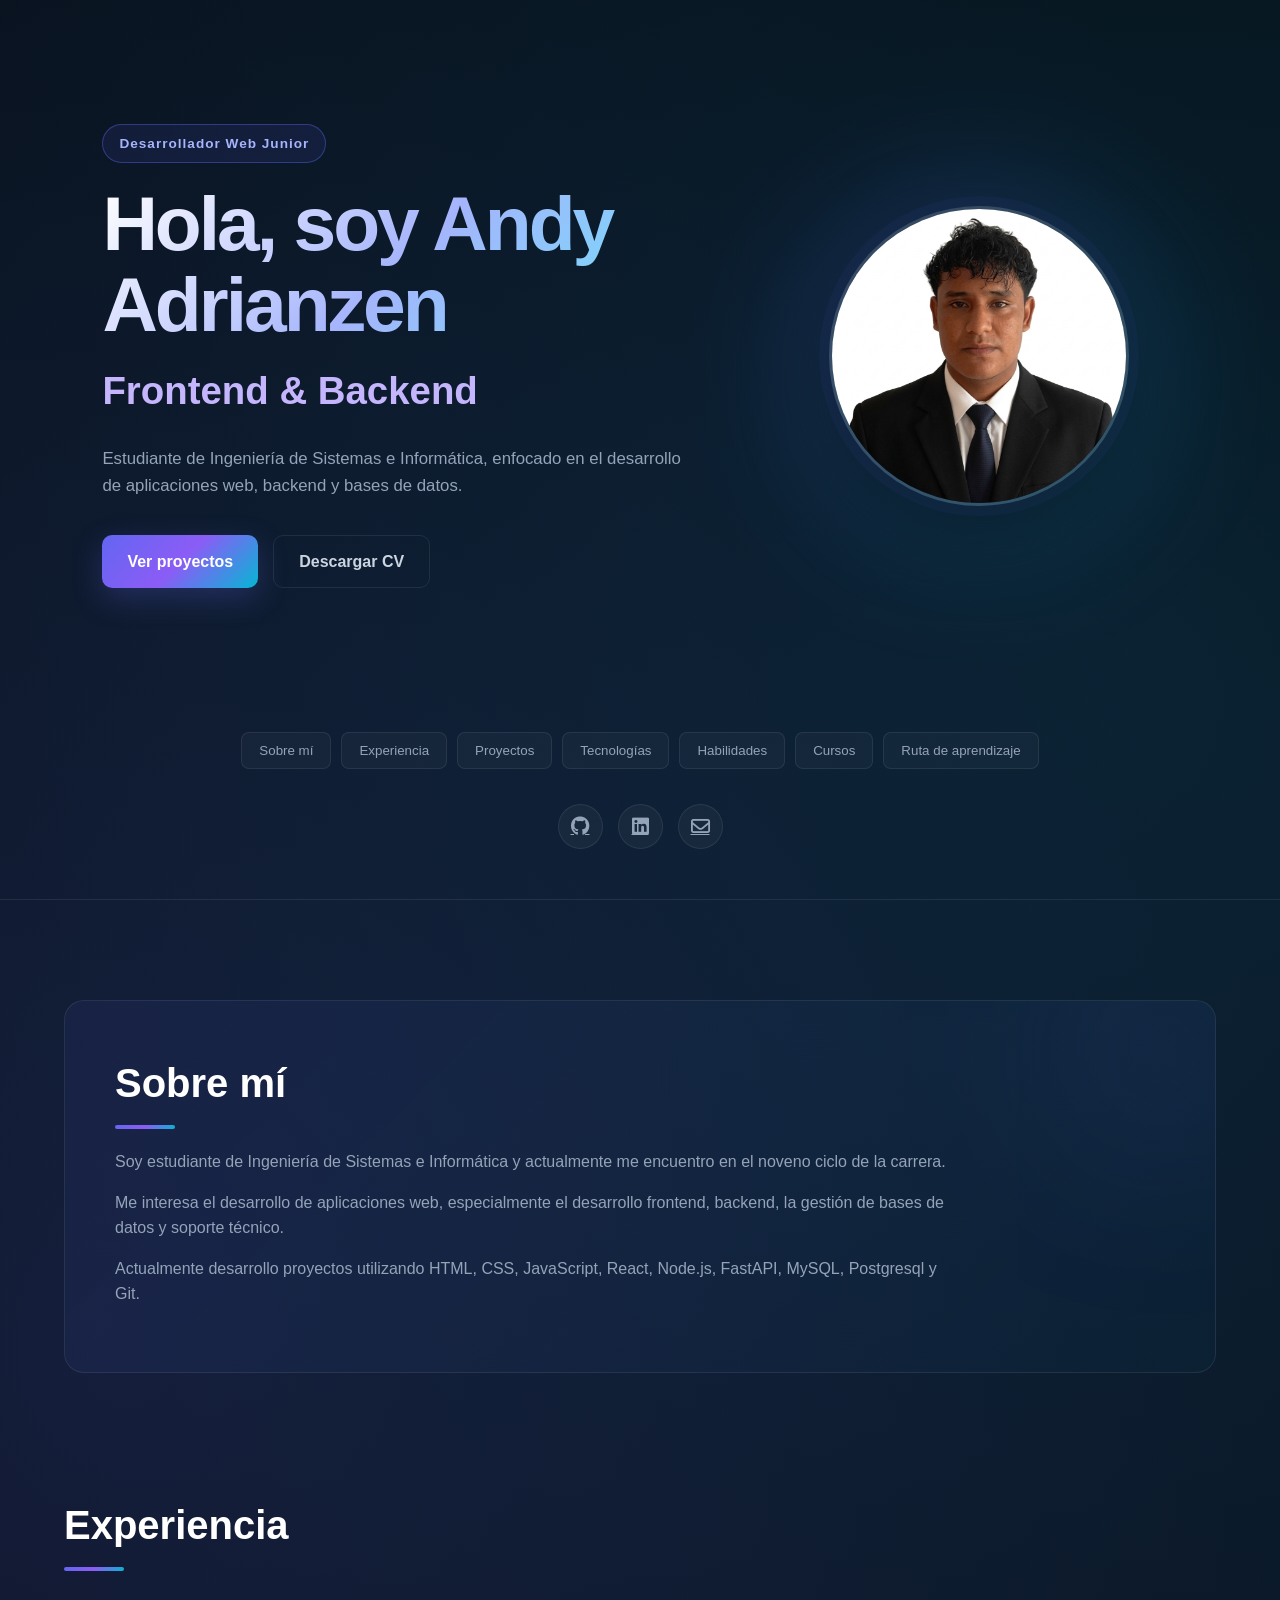
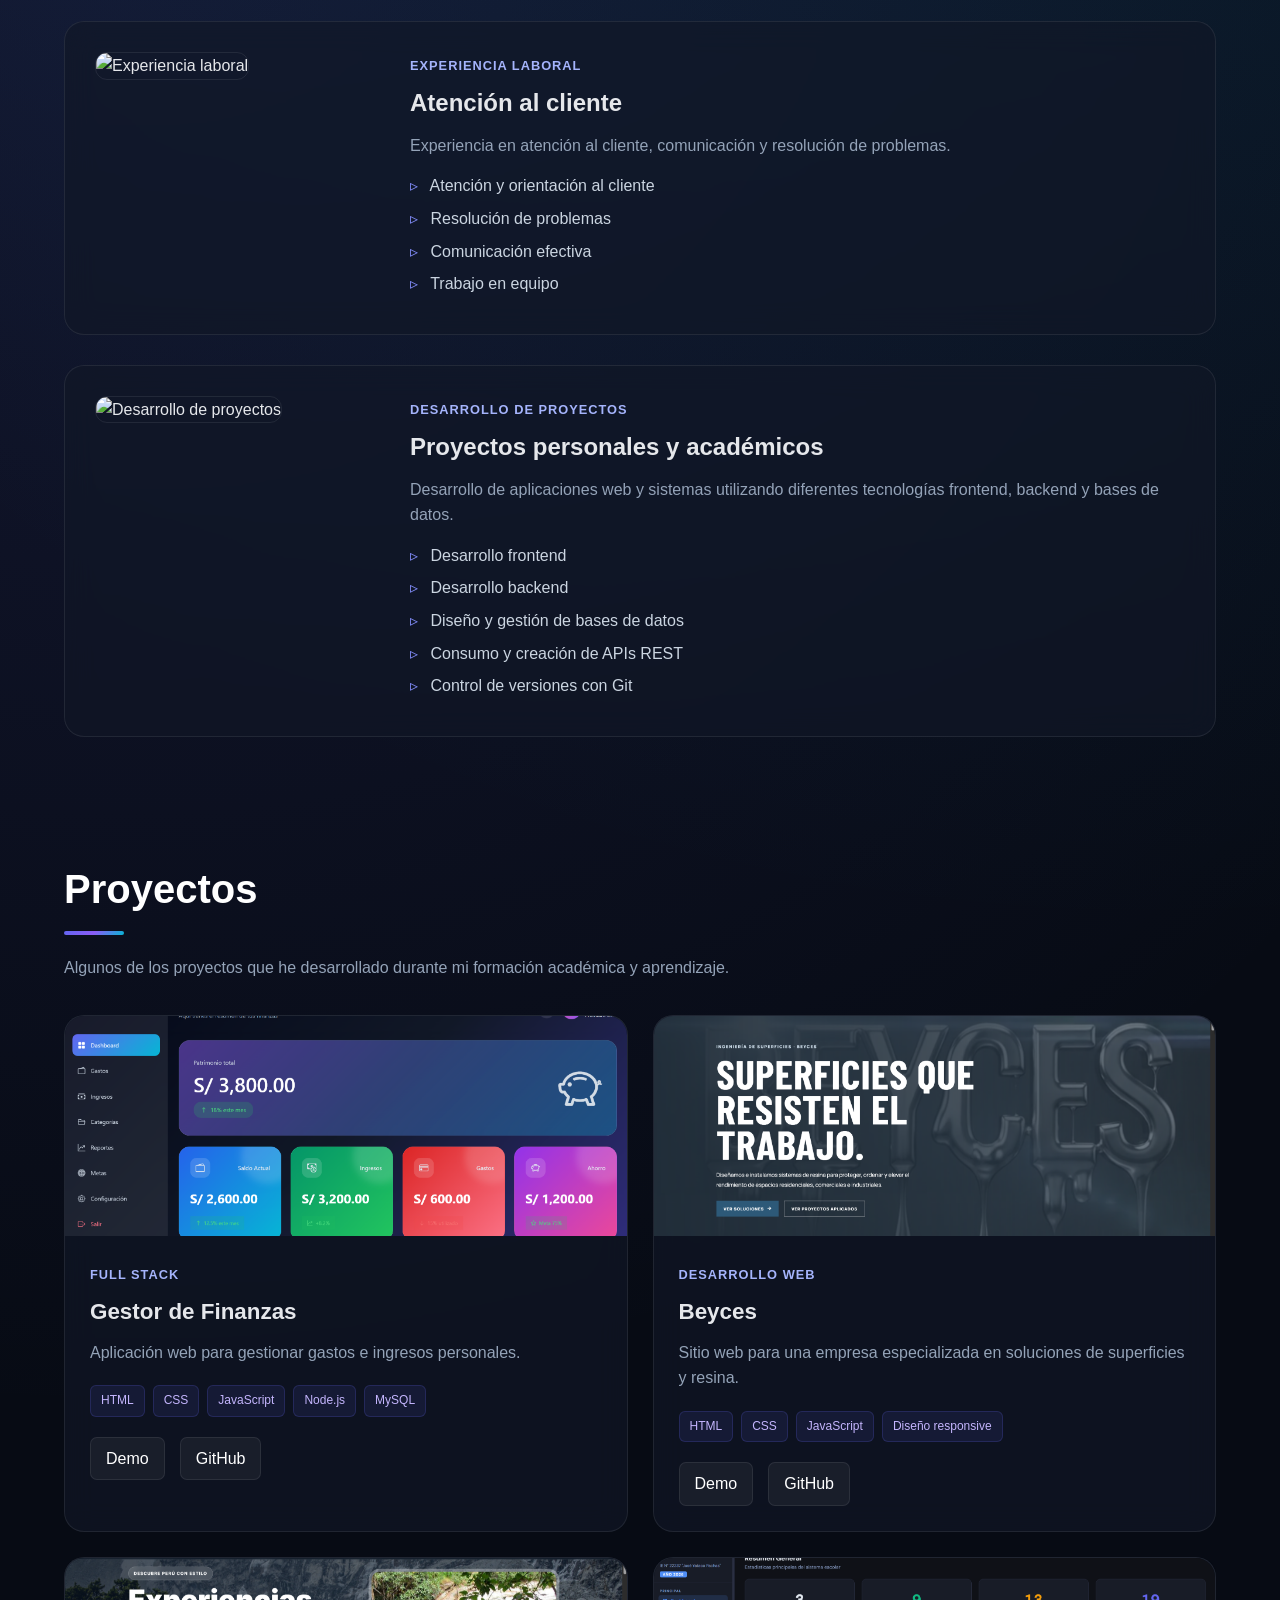
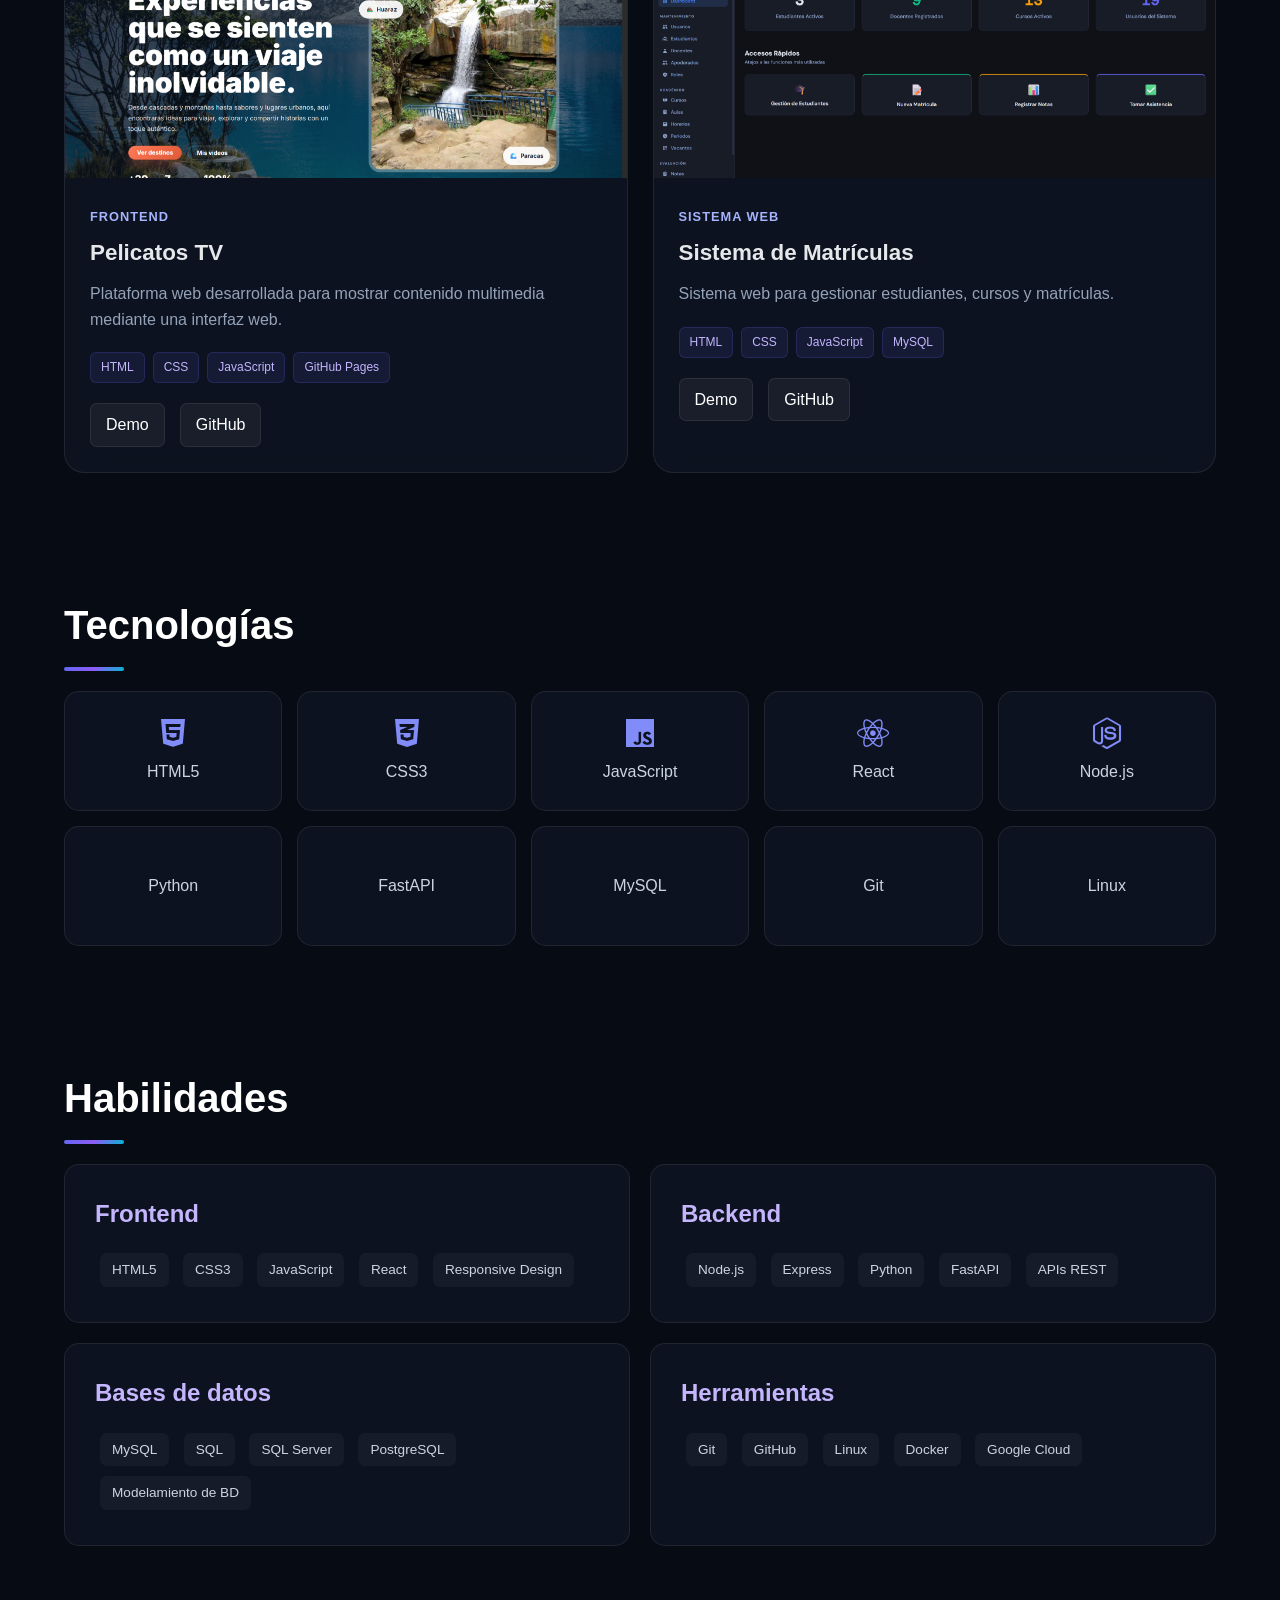
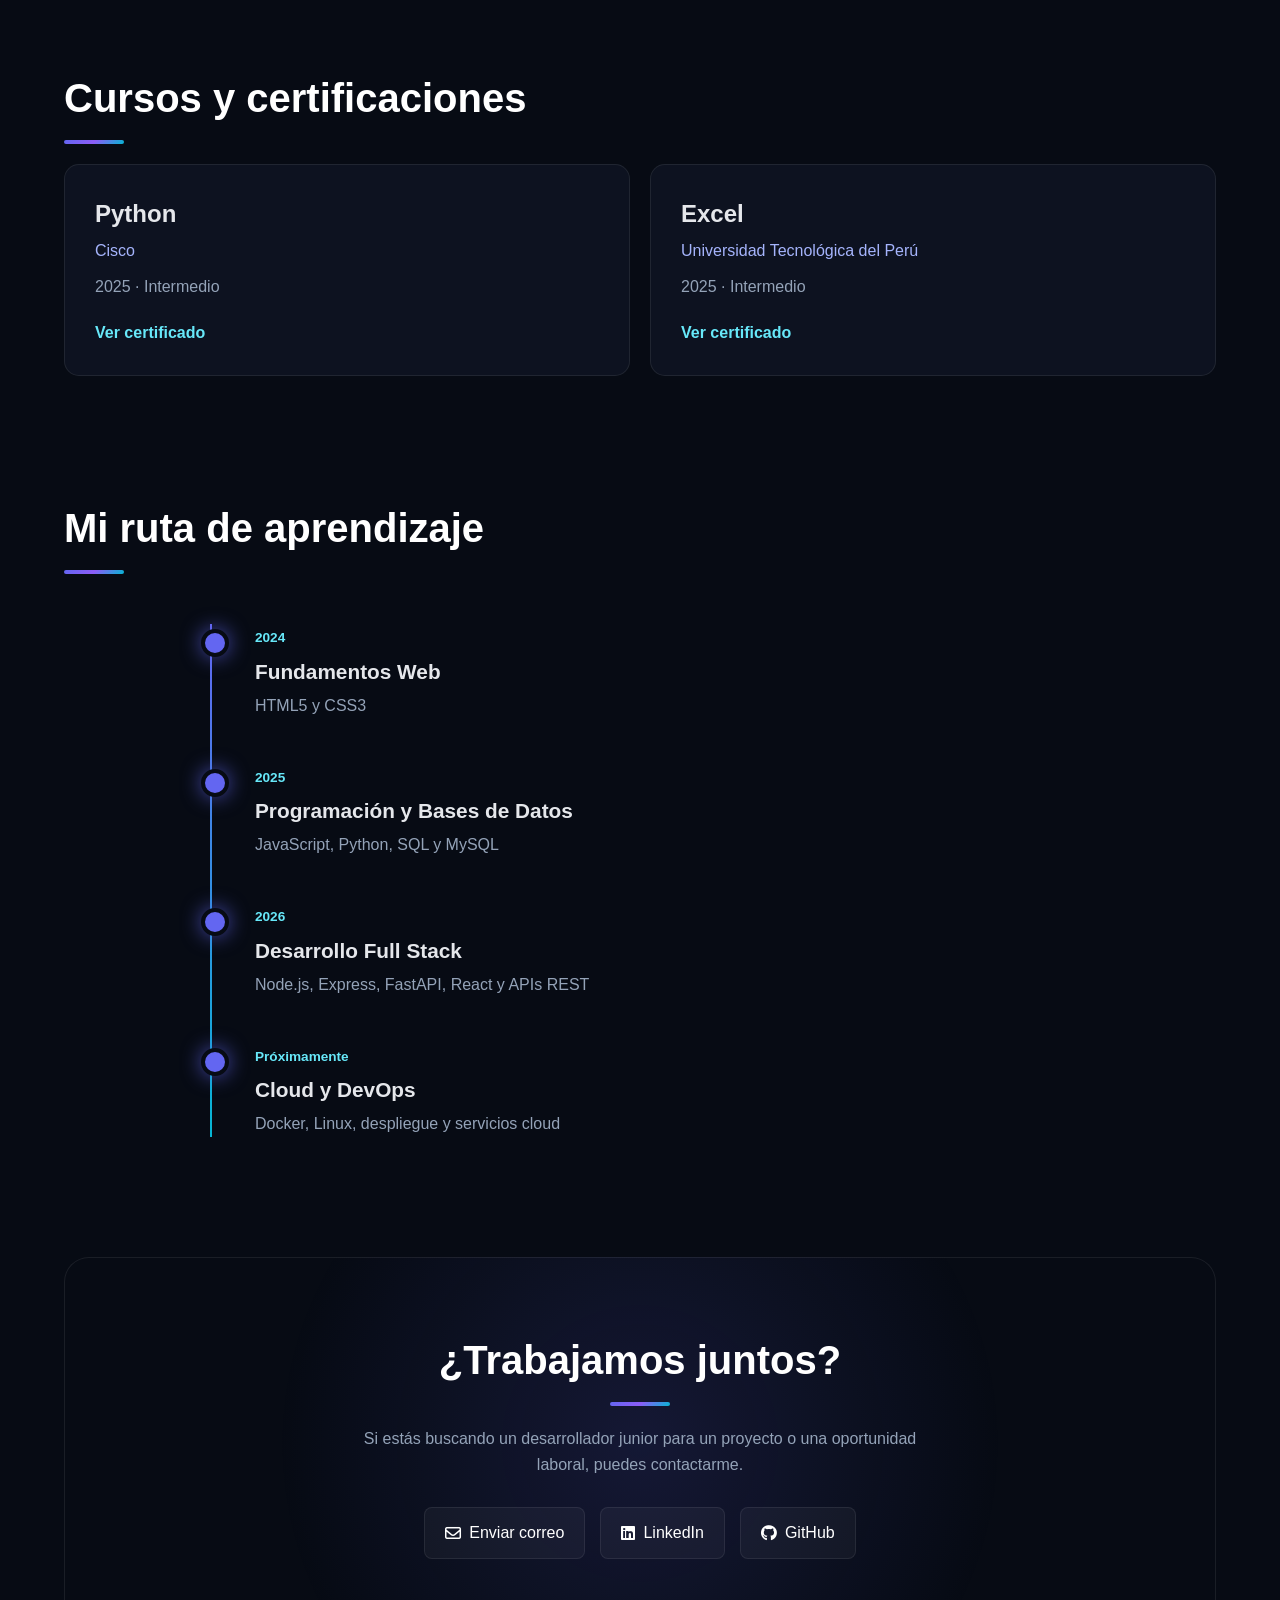
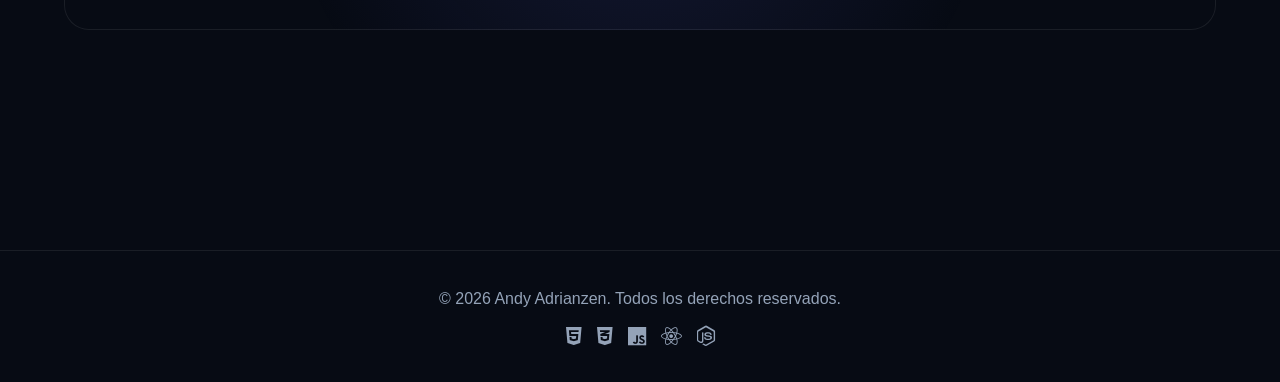
==== commit 4506864d: "Se agrego las imagenes en los proyectos" ====
--- a/Portafolio/index.html
+++ b/Portafolio/index.html
@@ -169,14 +169,14 @@
 
             <p>
                 Me interesa el desarrollo de aplicaciones web,
-                especialmente el desarrollo frontend, backend y
-                la gestión de bases de datos.
+                especialmente el desarrollo frontend, backend,
+                la gestión de bases de datos y soporte técnico.
             </p>
 
             <p>
                 Actualmente desarrollo proyectos utilizando
                 HTML, CSS, JavaScript, React, Node.js, FastAPI,
-                MySQL y Git.
+                MySQL, Postgresql y Git.
             </p>
 
         </section>
@@ -339,7 +339,7 @@
                     <div class="proyecto-imagen">
 
                         <img
-                            src="img/proyectos/gestor-finanzas.png"
+                            src="img/gestorfinanzas.png"
                             alt="Gestor de Finanzas"
                         >
 
@@ -396,8 +396,8 @@
                     <div class="proyecto-imagen">
 
                         <img
-                            src="img/proyectos/sistema-contacto.png"
-                            alt="Sistema web de contacto"
+                            src="img/beyces.png"
+                            alt="Beyces"
                         >
 
                     </div>
@@ -406,17 +406,16 @@
                     <div class="proyecto-contenido">
 
                         <span class="proyecto-tipo">
-                            Backend
+                            Desarrollo web
                         </span>
 
                         <h2>
-                            Sistema Web de Contacto
+                            Beyces
                         </h2>
 
                         <p>
-                            Sistema para recibir mensajes mediante
-                            un formulario web y almacenarlos
-                            en una base de datos MySQL.
+                            Sitio web para una empresa especializada
+                            en soluciones de superficies y resina.
                         </p>
 
                         <div class="tecnologias">
@@ -424,10 +423,7 @@
                             <span>HTML</span>
                             <span>CSS</span>
                             <span>JavaScript</span>
-                            <span>Node.js</span>
-                            <span>Express</span>
-                            <span>MySQL</span>
-                            <span>REST API</span>
+                            <span>Diseño responsive</span>
 
                         </div>
 
@@ -456,7 +452,7 @@
                     <div class="proyecto-imagen">
 
                         <img
-                            src="img/proyectos/pelicatos-tv.png"
+                            src="img/pelicatosTV.png"
                             alt="Pelicatos TV"
                         >
 
@@ -519,7 +515,7 @@
                     <div class="proyecto-imagen">
 
                         <img
-                            src="img/proyectos/sistema-matriculas.png"
+                            src="img/Smatriculas.png"
                             alt="Sistema de Matrículas"
                         >
 
